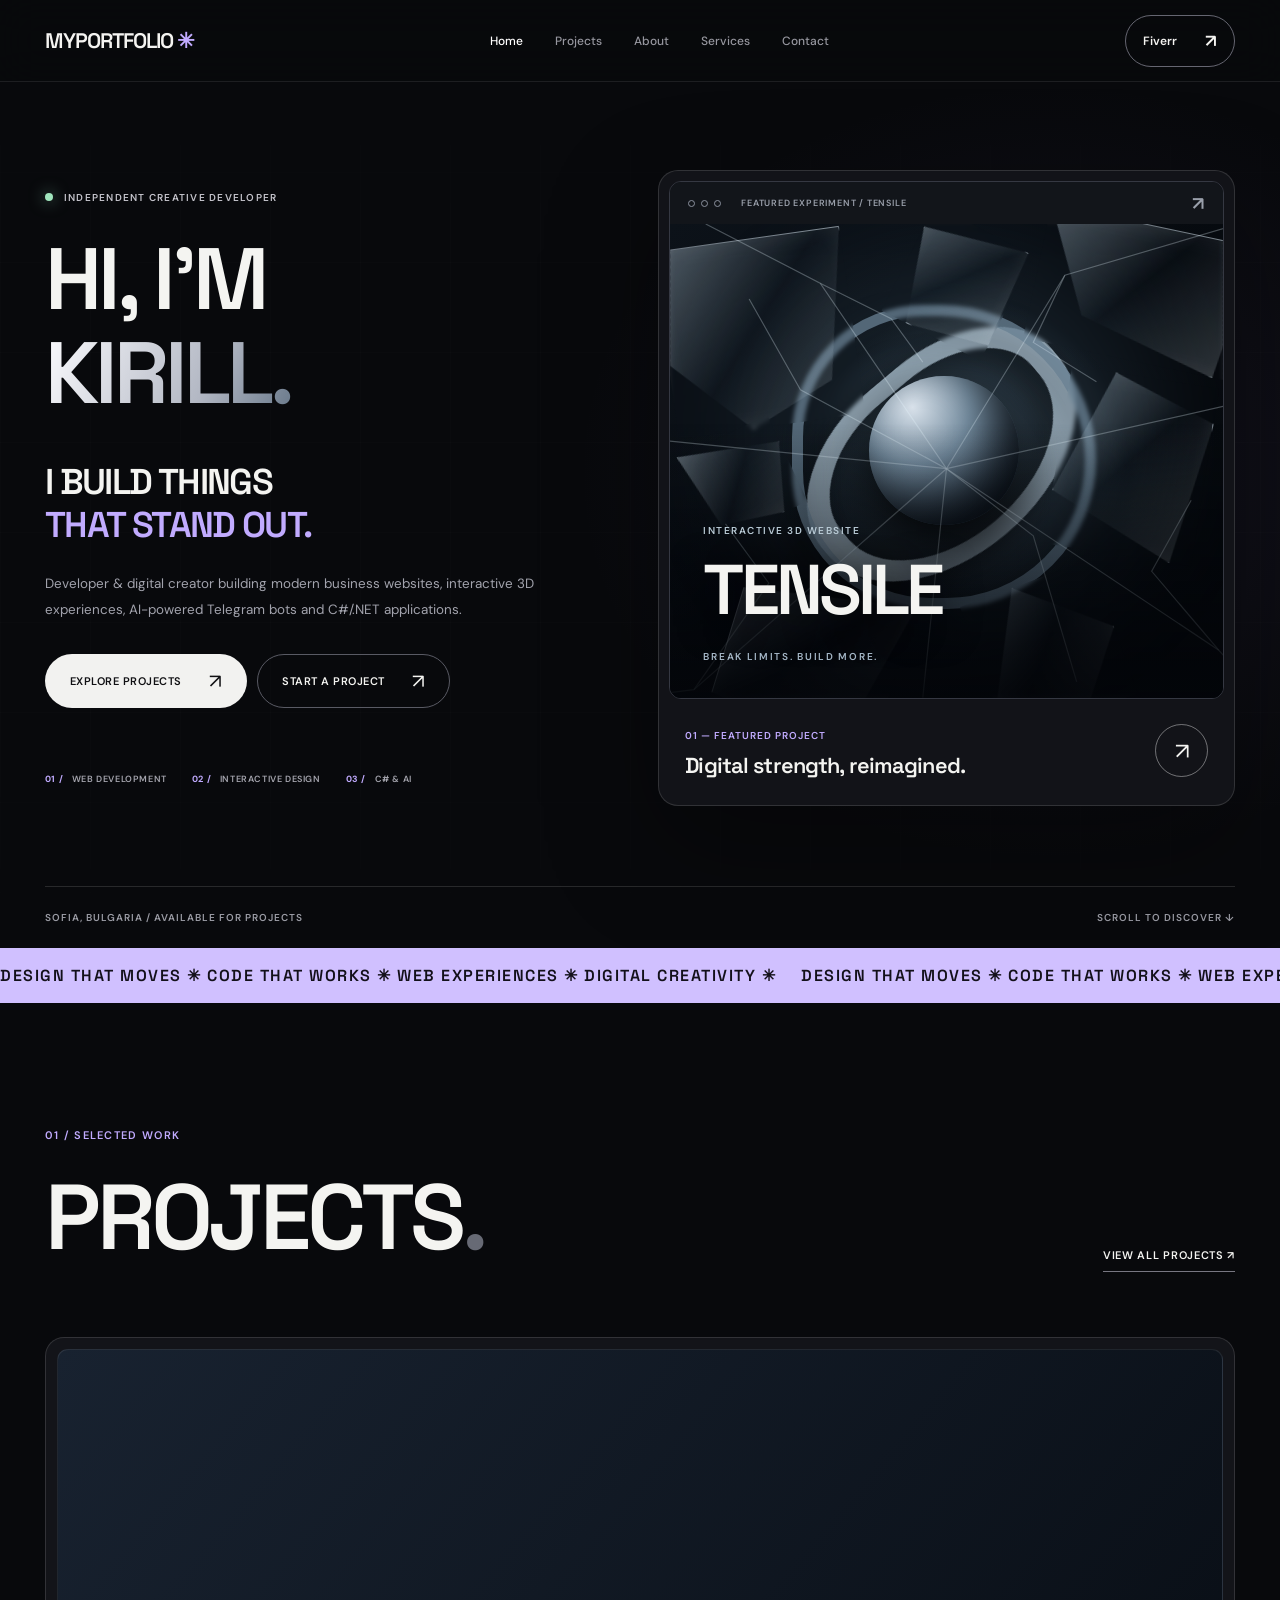
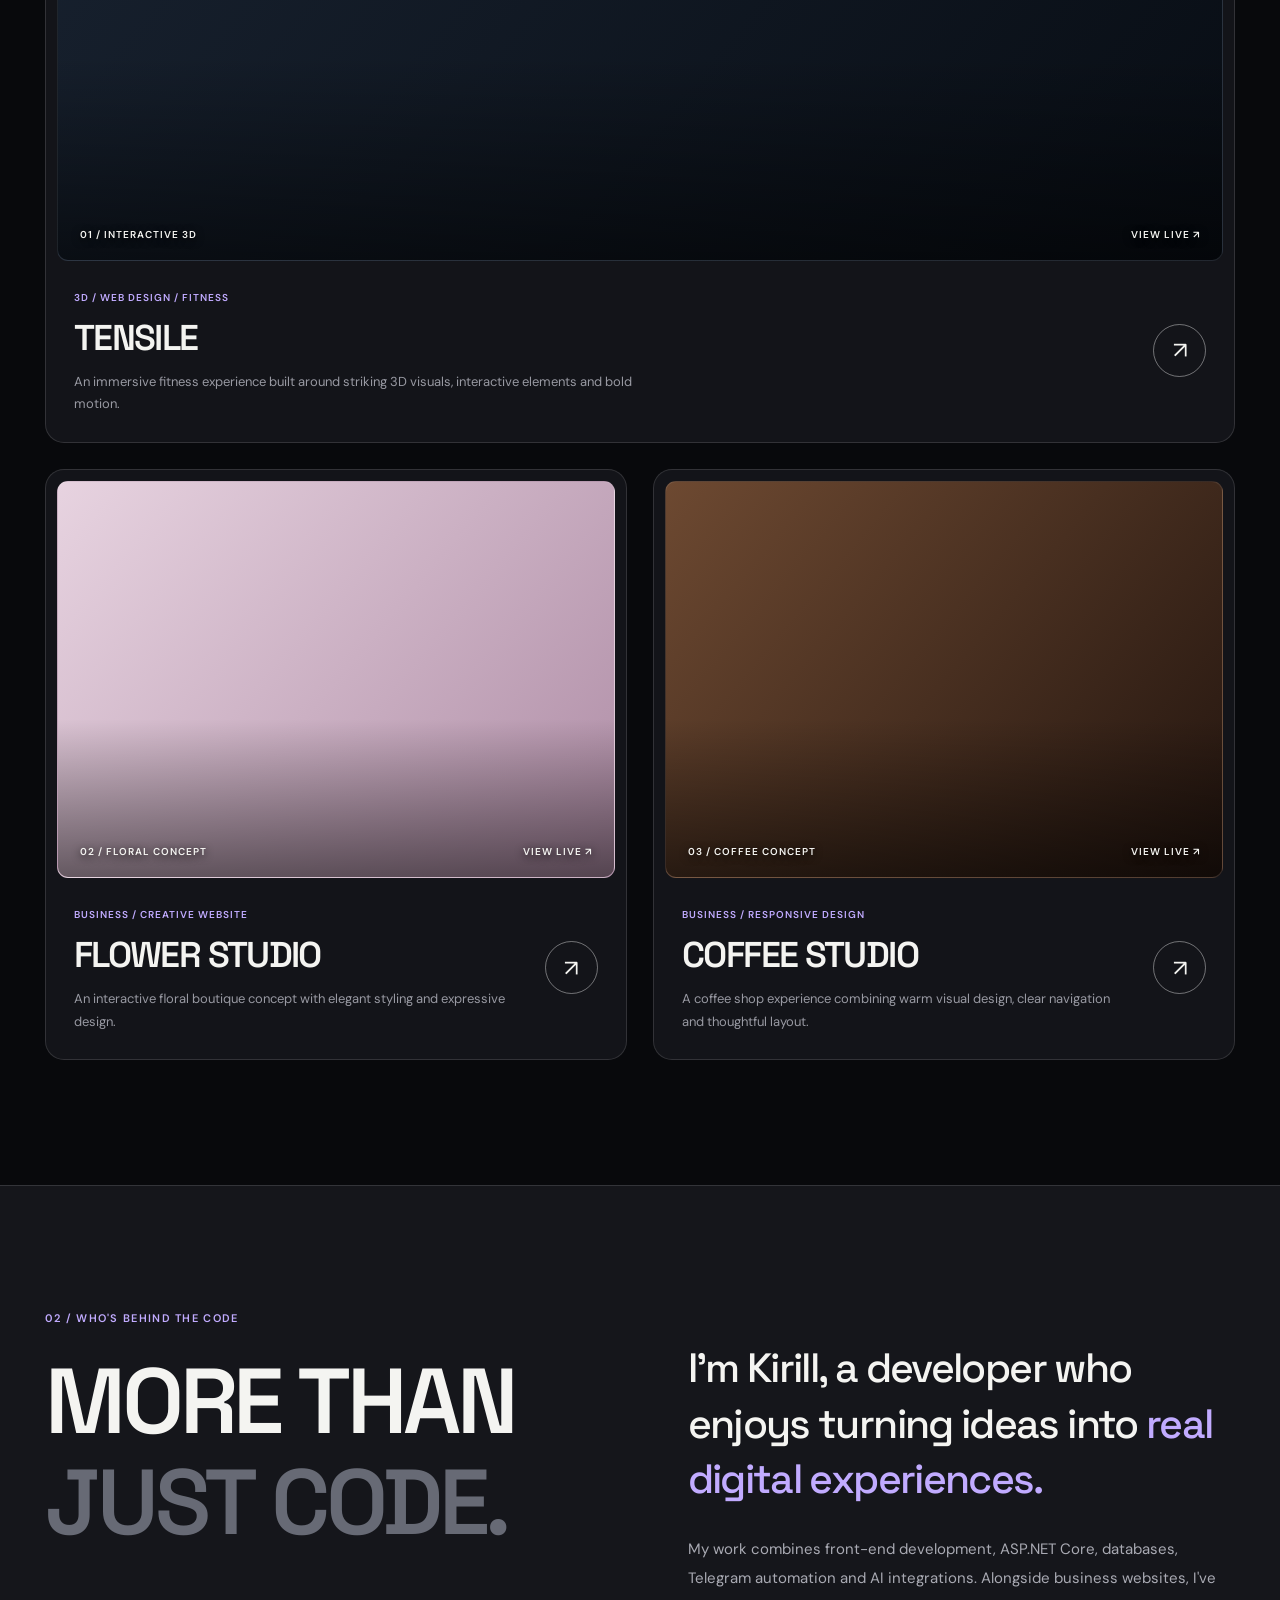
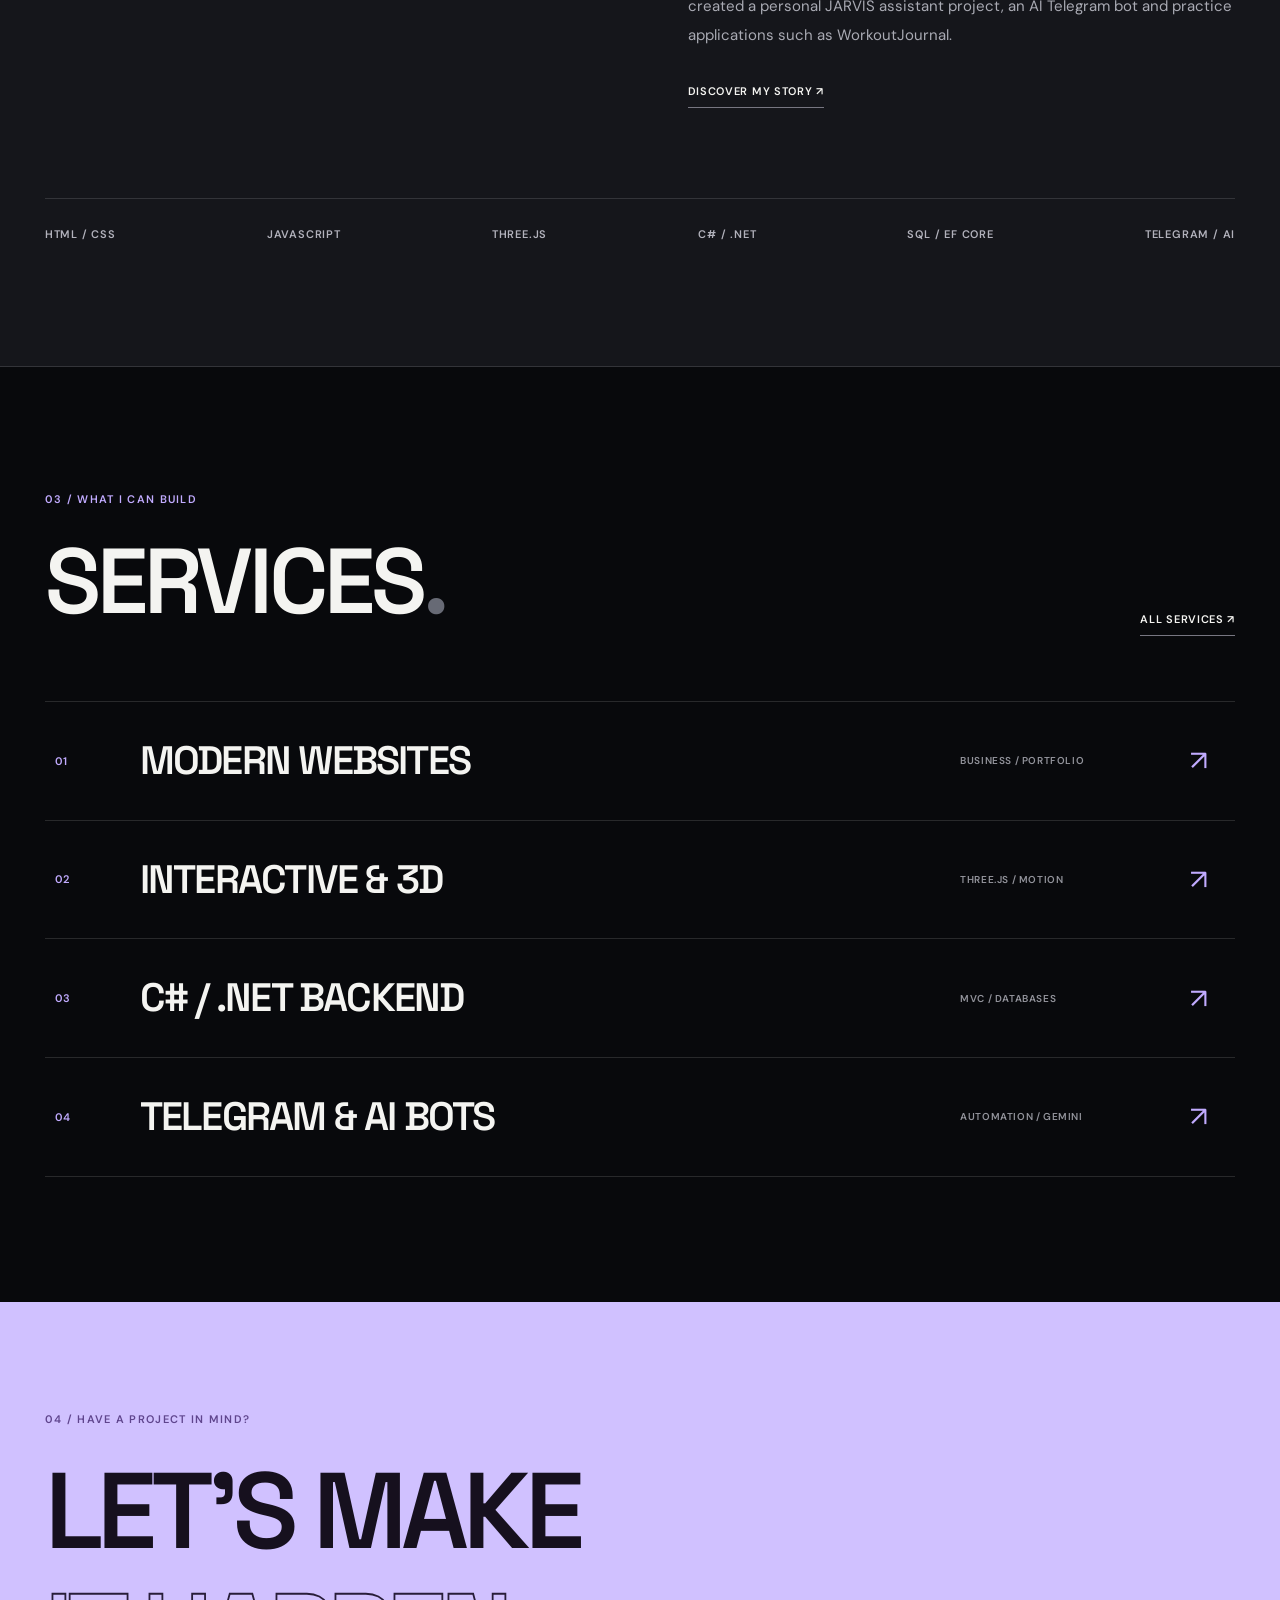
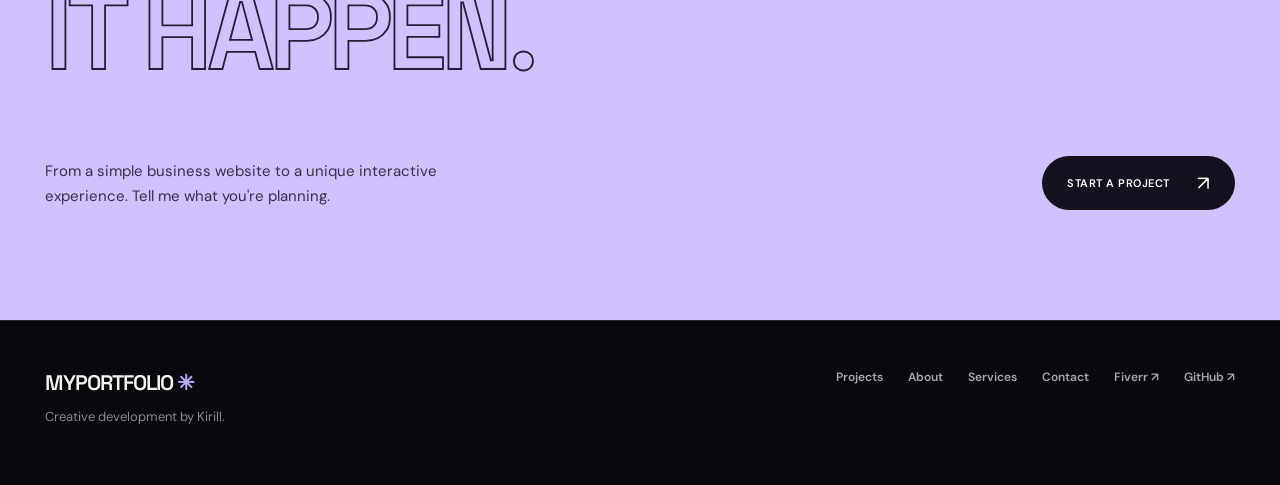
==== index.html @ 1c8fc7c5 "Add files via upload" ====
<!DOCTYPE html>
<html lang="en">
<head>
    <meta charset="UTF-8">
    <meta name="viewport" content="width=device-width, initial-scale=1.0">
    <meta name="theme-color" content="#08090c">
    <meta name="description" content="MyPortfolio by Kirill. Creative websites, interactive 3D experiences, C#/.NET applications and AI-powered Telegram bots.">
    <title>MyPortfolio — Creative Development by Kirill</title>

    <link rel="preconnect" href="https://fonts.googleapis.com">
    <link rel="preconnect" href="https://fonts.gstatic.com" crossorigin>
    <link href="https://fonts.googleapis.com/css2?family=DM+Sans:wght@400;500;600;700;800&family=Space+Grotesk:wght@400;500;600;700&family=Syne:wght@500;600;700;800&display=swap" rel="stylesheet">

    <link rel="stylesheet" href="style.css">
    <script src="script.js" defer></script>
</head>

<body>
    <header class="site-header">
        <div class="nav-inner">
            <a href="index.html" class="logo">MYPORTFOLIO<span>✳</span></a>

            <nav class="site-nav" id="siteNav" aria-label="Main navigation">
                <a href="index.html" class="active">Home</a>
                <a href="projects.html">Projects</a>
                <a href="about.html">About</a>
                <a href="services.html">Services</a>
                <a href="contact.html">Contact</a>
            </nav>

            <div class="nav-actions">
                <a class="nav-hire" href="https://www.fiverr.com/sellers/itprogkk" target="_blank" rel="noopener noreferrer">Fiverr <span>↗</span></a>
                <button class="menu-toggle" type="button" aria-label="Open navigation" aria-controls="siteNav" aria-expanded="false">
                    <span></span><span></span>
                </button>
            </div>
        </div>
    </header>

    <main>
        <section class="hero">
            <div class="hero-grid-lines"></div>

            <div class="site-container hero-shell">
                <div class="hero-content">
                    <div class="hero-eyebrow">
                        <span class="status-light"></span>
                        INDEPENDENT CREATIVE DEVELOPER
                    </div>

                    <h1 class="hero-title">
                        HI, I'M<br>
                        <span>KIRILL.</span>
                    </h1>

                    <h2 class="hero-subtitle">
                        I BUILD THINGS<br>
                        <em>THAT STAND OUT.</em>
                    </h2>

                    <p class="hero-description">
                        Developer & digital creator building modern business
                        websites, interactive 3D experiences, AI-powered
                        Telegram bots and C#/.NET applications.
                    </p>

                    <div class="button-group">
                        <a href="projects.html" class="btn btn-white">EXPLORE PROJECTS <span>↗</span></a>
                        <a href="contact.html" class="btn btn-ghost">START A PROJECT <span>↗</span></a>
                    </div>

                    <div class="hero-meta">
                        <span><b>01 /</b> WEB DEVELOPMENT</span>
                        <span><b>02 /</b> INTERACTIVE DESIGN</span>
                        <span><b>03 /</b> C# & AI</span>
                    </div>
                </div>

                <div class="hero-feature">
                    <div class="feature-browser">
                        <div class="browser-bar">
                            <div class="browser-dots"><i></i><i></i><i></i></div>
                            <span>FEATURED EXPERIMENT / TENSILE</span>
                            <span class="browser-corner">↗</span>
                        </div>

                        <div class="shatter-scene">
                            <div class="shatter-glow"></div>
                            <div class="shatter-orbit orbit-one"></div>
                            <div class="shatter-orbit orbit-two"></div>
                            <div class="shatter-core"></div>

                            <div class="glass-shard shard-one"></div>
                            <div class="glass-shard shard-two"></div>
                            <div class="glass-shard shard-three"></div>
                            <div class="glass-shard shard-four"></div>
                            <div class="glass-shard shard-five"></div>
                            <div class="glass-shard shard-six"></div>
                            <div class="glass-shard shard-seven"></div>

                            <svg class="glass-cracks" viewBox="0 0 800 600" preserveAspectRatio="xMidYMid slice" aria-hidden="true">
                                <g fill="none" stroke="rgba(233,247,255,.52)" stroke-width="1.5">
                                    <path d="M400 310 L240 75 L95 0"/>
                                    <path d="M400 310 L550 65 L770 0"/>
                                    <path d="M400 310 L800 220"/>
                                    <path d="M400 310 L745 540 L800 600"/>
                                    <path d="M400 310 L370 600"/>
                                    <path d="M400 310 L80 590 L0 600"/>
                                    <path d="M400 310 L0 270"/>
                                    <path d="M400 310 L215 210 L150 95"/>
                                    <path d="M400 310 L510 395 L565 580"/>
                                    <path d="M240 75 L330 120 L370 175"/>
                                    <path d="M550 65 L510 150 L590 200"/>
                                    <path d="M745 540 L660 440 L710 350"/>
                                    <path d="M80 590 L175 455 L120 380"/>
                                </g>
                            </svg>

                            <div class="shatter-copy">
                                <span class="feature-overline">INTERACTIVE 3D WEBSITE</span>
                                <strong>TENSILE</strong>
                                <small>BREAK LIMITS. BUILD MORE.</small>
                            </div>
                        </div>
                    </div>

                    <div class="feature-bottom">
                        <div>
                            <span>01 — FEATURED PROJECT</span>
                            <h3>Digital strength, reimagined.</h3>
                        </div>
                        <a href="https://tensilefitness.netlify.app" target="_blank" rel="noopener noreferrer" class="round-arrow" aria-label="Explore TENSILE">↗</a>
                    </div>
                </div>
            </div>

            <div class="site-container hero-bottom-line">
                <span>SOFIA, BULGARIA / AVAILABLE FOR PROJECTS</span>
                <span>SCROLL TO DISCOVER ↓</span>
            </div>
        </section>

        <div class="marquee" aria-hidden="true">
            <div class="marquee-track">
                <span>DESIGN THAT MOVES ✳ CODE THAT WORKS ✳ WEB EXPERIENCES ✳ DIGITAL CREATIVITY ✳</span>
                <span>DESIGN THAT MOVES ✳ CODE THAT WORKS ✳ WEB EXPERIENCES ✳ DIGITAL CREATIVITY ✳</span>
            </div>
        </div>

        <section class="section site-container">
            <div class="section-heading">
                <div>
                    <p class="eyebrow">01 / SELECTED WORK</p>
                    <h2 class="display-title">PROJECTS<span class="dimmed">.</span></h2>
                </div>
                <a href="projects.html" class="text-arrow">VIEW ALL PROJECTS ↗</a>
            </div>

            <div class="project-grid">
                <article class="project-card project-wide">
                    <a class="preview-link preview-tensile" href="https://tensilefitness.netlify.app" target="_blank" rel="noopener noreferrer" aria-label="Open TENSILE">
                        <div class="live-preview">
                            <iframe src="https://tensilefitness.netlify.app" loading="lazy" tabindex="-1" title="TENSILE website preview" scrolling="no"></iframe>
                        </div>
                        <div class="preview-overlay"><span>01 / INTERACTIVE 3D</span><span>VIEW LIVE ↗</span></div>
                    </a>
                    <div class="project-details">
                        <div><span class="project-tag">3D / WEB DESIGN / FITNESS</span><h3>TENSILE</h3><p>An immersive fitness experience built around striking 3D visuals, interactive elements and bold motion.</p></div>
                        <a href="https://tensilefitness.netlify.app" target="_blank" rel="noopener noreferrer" class="round-arrow" aria-label="Visit TENSILE">↗</a>
                    </div>
                </article>

                <article class="project-card">
                    <a class="preview-link preview-flower" href="https://interactiveflowershop.netlify.app" target="_blank" rel="noopener noreferrer" aria-label="Open flower shop">
                        <div class="live-preview">
                            <iframe src="https://interactiveflowershop.netlify.app" loading="lazy" tabindex="-1" title="Flower shop website preview" scrolling="no"></iframe>
                        </div>
                        <div class="preview-overlay"><span>02 / FLORAL CONCEPT</span><span>VIEW LIVE ↗</span></div>
                    </a>
                    <div class="project-details">
                        <div><span class="project-tag">BUSINESS / CREATIVE WEBSITE</span><h3>FLOWER STUDIO</h3><p>An interactive floral boutique concept with elegant styling and expressive design.</p></div>
                        <a href="https://interactiveflowershop.netlify.app" target="_blank" rel="noopener noreferrer" class="round-arrow" aria-label="Visit flower shop">↗</a>
                    </div>
                </article>

                <article class="project-card">
                    <a class="preview-link preview-coffee" href="https://coffeesitedemo.netlify.app" target="_blank" rel="noopener noreferrer" aria-label="Open coffee shop">
                        <div class="live-preview">
                            <iframe src="https://coffeesitedemo.netlify.app" loading="lazy" tabindex="-1" title="Coffee shop website preview" scrolling="no"></iframe>
                        </div>
                        <div class="preview-overlay"><span>03 / COFFEE CONCEPT</span><span>VIEW LIVE ↗</span></div>
                    </a>
                    <div class="project-details">
                        <div><span class="project-tag">BUSINESS / RESPONSIVE DESIGN</span><h3>COFFEE STUDIO</h3><p>A coffee shop experience combining warm visual design, clear navigation and thoughtful layout.</p></div>
                        <a href="https://coffeesitedemo.netlify.app" target="_blank" rel="noopener noreferrer" class="round-arrow" aria-label="Visit coffee shop">↗</a>
                    </div>
                </article>
            </div>
        </section>

        <section class="section about-preview">
            <div class="site-container about-preview-grid">
                <div>
                    <p class="eyebrow">02 / WHO'S BEHIND THE CODE</p>
                    <h2 class="display-title">MORE THAN<br><span class="dimmed">JUST CODE.</span></h2>
                </div>
                <div class="about-preview-text">
                    <p class="big-paragraph">I'm Kirill, a developer who enjoys turning ideas into <span>real digital experiences.</span></p>
                    <p>My work combines front-end development, ASP.NET Core, databases, Telegram automation and AI integrations. Alongside business websites, I've created a personal JARVIS assistant project, an AI Telegram bot and practice applications such as WorkoutJournal.</p>
                    <a href="about.html" class="text-arrow">DISCOVER MY STORY ↗</a>
                </div>
            </div>

            <div class="site-container tech-strip">
                <span>HTML / CSS</span>
                <span>JAVASCRIPT</span>
                <span>THREE.JS</span>
                <span>C# / .NET</span>
                <span>SQL / EF CORE</span>
                <span>TELEGRAM / AI</span>
            </div>
        </section>

        <section class="section site-container">
            <div class="section-heading">
                <div><p class="eyebrow">03 / WHAT I CAN BUILD</p><h2 class="display-title">SERVICES<span class="dimmed">.</span></h2></div>
                <a href="services.html" class="text-arrow">ALL SERVICES ↗</a>
            </div>

            <div class="service-list">
                <a href="services.html#websites" class="service-line"><span>01</span><strong>MODERN WEBSITES</strong><small>BUSINESS / PORTFOLIO</small><b>↗</b></a>
                <a href="services.html#interactive" class="service-line"><span>02</span><strong>INTERACTIVE & 3D</strong><small>THREE.JS / MOTION</small><b>↗</b></a>
                <a href="services.html#backend" class="service-line"><span>03</span><strong>C# / .NET BACKEND</strong><small>MVC / DATABASES</small><b>↗</b></a>
                <a href="services.html#bots" class="service-line"><span>04</span><strong>TELEGRAM & AI BOTS</strong><small>AUTOMATION / GEMINI</small><b>↗</b></a>
            </div>
        </section>

        <section class="contact-banner">
            <div class="site-container">
                <p class="eyebrow">04 / HAVE A PROJECT IN MIND?</p>
                <h2>LET'S MAKE<br><span>IT HAPPEN.</span></h2>
                <div class="banner-bottom">
                    <p>From a simple business website to a unique interactive experience. Tell me what you're planning.</p>
                    <a href="contact.html" class="btn btn-dark">START A PROJECT <span>↗</span></a>
                </div>
            </div>
        </section>
    </main>

    <footer class="site-footer">
        <div class="site-container footer-inner">
            <div><a href="index.html" class="logo">MYPORTFOLIO<span>✳</span></a><p>Creative development by Kirill.</p></div>
            <div class="footer-nav">
                <a href="projects.html">Projects</a>
                <a href="about.html">About</a>
                <a href="services.html">Services</a>
                <a href="contact.html">Contact</a>
                <a href="https://www.fiverr.com/sellers/itprogkk" target="_blank" rel="noopener noreferrer">Fiverr ↗</a>
                <a href="https://github.com/FreelanceByKyryl" target="_blank" rel="noopener noreferrer">GitHub ↗</a>
            </div>
        </div>
    </footer>
</body>
</html>
---- style.css ----
:root {
    color-scheme: dark;
    --bg: #08090c;
    --surface: #111216;
    --surface-alt: #17181e;
    --text: #f4f4f1;
    --muted: #92939c;
    --border: rgba(255,255,255,.13);
    --accent: #c1abff;
    --accent-blue: #9cd5e9;
    --display: "Space Grotesk", sans-serif;
    --body: "DM Sans", sans-serif;
}

* {
    margin: 0;
    padding: 0;
    box-sizing: border-box;
}

html {
    scroll-behavior: smooth;
    scroll-padding-top: 95px;
}

body {
    font-family: var(--body);
    background: var(--bg);
    color: var(--text);
    overflow-x: hidden;
    -webkit-font-smoothing: antialiased;
    text-rendering: optimizeLegibility;
}

body.menu-open {
    overflow: hidden;
}

a {
    color: inherit;
    text-decoration: none;
}

button,
input,
select,
textarea {
    font: inherit;
}

button {
    cursor: pointer;
}

a,
button {
    -webkit-tap-highlight-color: transparent;
}

a:focus-visible,
button:focus-visible,
input:focus-visible,
select:focus-visible,
textarea:focus-visible {
    outline: 2px solid var(--accent);
    outline-offset: 3px;
}

::selection {
    background: var(--accent);
    color: #08090c;
}

[hidden] {
    display: none !important;
}

.site-container {
    width: min(1560px, calc(100% - 7vw));
    margin-inline: auto;
}

.site-header {
    height: 82px;
    position: sticky;
    top: 0;
    z-index: 100;
    background: rgba(8,9,12,.89);
    border-bottom: 1px solid rgba(255,255,255,.09);
    backdrop-filter: blur(20px);
    -webkit-backdrop-filter: blur(20px);
}

.nav-inner {
    width: min(1660px, calc(100% - 7vw));
    height: 100%;
    margin: auto;
    display: flex;
    align-items: center;
    justify-content: space-between;
    gap: 25px;
}

.logo {
    white-space: nowrap;
    font: 600 clamp(18px,1.65vw,26px) var(--display);
    letter-spacing: -.045em;
}

.logo span {
    color: var(--accent);
    margin-left: 4px;
    display: inline-block;
    transition: transform .4s;
}

.logo:hover span {
    transform: rotate(90deg);
}

.site-nav {
    display: flex;
    align-items: center;
    gap: clamp(18px,2.5vw,43px);
}

.site-nav a {
    font-size: 12px;
    font-weight: 500;
    color: #96979f;
    transition: color .25s;
}

.site-nav a:hover,
.site-nav a.active {
    color: #fff;
}

.nav-actions {
    display: flex;
    align-items: center;
    gap: 14px;
}

.nav-hire {
    display: flex;
    justify-content: space-between;
    align-items: center;
    gap: 28px;
    padding: 13px 17px;
    border: 1px solid #656671;
    border-radius: 60px;
    font-size: 12px;
    font-weight: 600;
    transition: .25s;
}

.nav-hire span {
    font-size: 18px;
}

.nav-hire:hover {
    background: white;
    border-color: white;
    color: #08090c;
}

.menu-toggle {
    display: none;
    background: transparent;
    border: none;
    width: 40px;
    height: 40px;
    align-items: center;
    justify-content: center;
    flex-direction: column;
    gap: 7px;
}

.menu-toggle span {
    width: 24px;
    height: 2px;
    background: white;
    transition: transform .3s;
}

.hero {
    position: relative;
    overflow: hidden;
    background:
        radial-gradient(ellipse 37% 45% at 82% 45%,rgba(100,83,156,.12),transparent),
        #08090c;
}

.hero-grid-lines {
    position: absolute;
    inset: 0;
    opacity: .16;
    pointer-events: none;
    background-image:
        linear-gradient(rgba(255,255,255,.07) 1px,transparent 1px),
        linear-gradient(90deg,rgba(255,255,255,.07) 1px,transparent 1px);
    background-size: 90px 90px;
    mask-image: linear-gradient(180deg,transparent,black 20%,black 75%,transparent);
}

.hero-shell {
    display: grid;
    grid-template-columns: minmax(0,1fr) minmax(0,1.05fr);
    gap: clamp(40px,5vw,100px);
    align-items: center;
    min-height: min(820px,calc(100svh - 155px));
    padding-block: 88px 80px;
    position: relative;
    z-index: 1;
}

.hero-content {
    min-width: 0;
}

.hero-eyebrow {
    display: flex;
    align-items: center;
    gap: 11px;
    font-size: 10px;
    letter-spacing: 1.25px;
    font-weight: 600;
    color: #c4c3cb;
    margin-bottom: 25px;
}

.status-light {
    flex-shrink: 0;
    width: 8px;
    height: 8px;
    background: #a0e5bd;
    border-radius: 50%;
    box-shadow: 0 0 16px rgba(160,229,189,.65);
    animation: statusPulse 3s infinite;
}

@keyframes statusPulse {
    50% {
        box-shadow: 0 0 0 6px rgba(160,229,189,.09);
    }
}

.hero-title {
    font: 600 clamp(60px,6.8vw,112px)/1.08 var(--display);
    letter-spacing: -.045em;
    margin-bottom: 36px;
}

.hero-title span {
    display: inline-block;
    background: linear-gradient(115deg,#fcfcff,#b2b7c3 65%,#677789);
    color: transparent;
    -webkit-background-clip: text;
    background-clip: text;
}

.hero-subtitle {
    font: 600 clamp(24px,2.8vw,40px)/1.2 var(--display);
    letter-spacing: -.045em;
    margin-bottom: 24px;
}

.hero-subtitle em {
    color: var(--accent);
    font-style: normal;
}

.hero-description {
    color: #a2a3ad;
    line-height: 1.9;
    font-size: clamp(13px,1.05vw,16px);
    max-width: 520px;
    margin-bottom: 32px;
}

.button-group {
    display: flex;
    flex-wrap: wrap;
    gap: 10px;
}

.btn {
    display: inline-flex;
    min-height: 54px;
    padding: 0 24px;
    border-radius: 100px;
    align-items: center;
    justify-content: space-between;
    gap: 27px;
    font-size: 11px;
    letter-spacing: .5px;
    font-weight: 600;
    border: 1px solid transparent;
    transition: transform .3s,background .3s,color .3s,border-color .3s;
}

.btn span {
    font-size: 20px;
    font-weight: 400;
}

.btn:hover {
    transform: translateY(-4px);
}

.btn-white {
    background: #f2f2f0;
    color: #101013;
}

.btn-white:hover {
    background: var(--accent);
}

.btn-ghost {
    background: transparent;
    border-color: #595a64;
}

.btn-ghost:hover {
    background: rgba(255,255,255,.09);
    border-color: white;
}

.btn-dark {
    background: #15111e;
    color: white;
}

.btn-dark:hover {
    background: #342843;
}

.hero-meta {
    display: flex;
    gap: 25px;
    flex-wrap: wrap;
    margin-top: 65px;
}

.hero-meta span {
    color: #a4a4ad;
    font-size: 9px;
    font-weight: 600;
    letter-spacing: .6px;
    white-space: nowrap;
}

.hero-meta b {
    color: var(--accent);
    margin-right: 6px;
}

.hero-feature {
    position: relative;
    width: 100%;
    min-width: 0;
    background: #121318;
    padding: 10px;
    border: 1px solid rgba(255,255,255,.13);
    border-radius: 20px;
    box-shadow: 0 40px 110px rgba(0,0,0,.34);
}

.feature-browser {
    border-radius: 12px;
    overflow: hidden;
    border: 1px solid #353842;
}

.browser-bar {
    display: flex;
    align-items: center;
    gap: 20px;
    height: 42px;
    padding: 0 18px;
    background: #12151a;
    color: #999faa;
    font-size: 9px;
    font-weight: 600;
    letter-spacing: .8px;
}

.browser-dots {
    display: flex;
    gap: 6px;
}

.browser-dots i {
    width: 7px;
    height: 7px;
    display: block;
    border: 1px solid #8b919e;
    border-radius: 50%;
}

.browser-corner {
    margin-left: auto;
    font-size: 19px;
}

.shatter-scene {
    position: relative;
    height: clamp(430px,37vw,590px);
    overflow: hidden;
    isolation: isolate;
    background:
        radial-gradient(circle at 55% 48%,rgba(127,157,180,.3),transparent 39%),
        linear-gradient(135deg,#0c1219,#04070b 75%);
}

.shatter-scene::after {
    content: "";
    position: absolute;
    inset: 0;
    background: linear-gradient(180deg,transparent 42%,rgba(3,5,9,.88) 100%);
    pointer-events: none;
    z-index: 5;
}

.shatter-glow {
    position: absolute;
    width: 66%;
    height: 70%;
    left: 18%;
    top: 12%;
    border-radius: 50%;
    background: #7dabc9;
    opacity: .18;
    filter: blur(70px);
    animation: glowPulse 6s ease-in-out infinite;
}

@keyframes glowPulse {
    50% {
        transform: scale(1.3);
        opacity: .28;
    }
}

.shatter-orbit {
    position: absolute;
    width: 55%;
    aspect-ratio: 1;
    left: 22%;
    top: 17%;
    border: 26px solid rgba(181,203,219,.77);
    border-radius: 46% 54% 52% 48%;
    filter: drop-shadow(0 20px 16px rgba(0,0,0,.5));
    animation: orbitMove 18s linear infinite;
}

.orbit-one {
    transform: rotate(50deg) scaleX(.65);
}

.orbit-two {
    border-width: 11px;
    border-color: rgba(104,128,146,.76);
    animation-direction: reverse;
}

@keyframes orbitMove {
    to {
        rotate: 360deg;
    }
}

.shatter-core {
    position: absolute;
    width: 27%;
    aspect-ratio: 1;
    border-radius: 50%;
    top: 32%;
    left: 36%;
    background:
        radial-gradient(circle at 29% 21%,#d9e2eb,#748c9f 36%,#1c2937 77%,#060d17 100%);
    box-shadow: inset -20px -20px 40px rgba(0,0,0,.55),0 25px 60px #000;
    z-index: 2;
}

.glass-shard {
    position: absolute;
    border: 1px solid rgba(229,243,255,.44);
    background: linear-gradient(130deg,rgba(210,234,250,.34),rgba(70,110,140,.03) 48%,rgba(230,247,255,.18));
    box-shadow: inset 0 0 20px rgba(255,255,255,.07),0 15px 30px rgba(0,0,0,.23);
    backdrop-filter: blur(2px);
    z-index: 3;
    animation: shardsFloat 9s ease-in-out infinite;
}

.shard-one {
    width: 34%;
    height: 40%;
    left: -1%;
    top: 3%;
    clip-path: polygon(0 0,100% 0,85% 80%,40% 100%,0 60%);
    transform: rotate(-8deg);
}

.shard-two {
    width: 38%;
    height: 29%;
    right: -4%;
    top: 0;
    clip-path: polygon(0 0,100% 0,92% 100%,25% 75%);
    transform: rotate(12deg);
    animation-delay: -2s;
}

.shard-three {
    width: 27%;
    height: 38%;
    right: 3%;
    top: 32%;
    clip-path: polygon(30% 0,100% 20%,85% 100%,0 70%);
    transform: rotate(9deg);
    animation-delay: -4s;
}

.shard-four {
    width: 31%;
    height: 33%;
    bottom: -8%;
    left: 10%;
    clip-path: polygon(0 20%,100% 0,80% 100%,0 90%);
    transform: rotate(17deg);
}

.shard-five {
    width: 25%;
    height: 30%;
    bottom: -5%;
    right: 19%;
    clip-path: polygon(40% 0,100% 50%,60% 100%,0 75%);
    transform: rotate(-20deg);
    animation-delay: -3s;
}

.shard-six {
    width: 18%;
    height: 20%;
    left: 4%;
    top: 44%;
    clip-path: polygon(0 0,100% 30%,75% 100%,12% 85%);
    transform: rotate(-25deg);
}

.shard-seven {
    width: 20%;
    height: 25%;
    left: 42%;
    top: 0;
    clip-path: polygon(0 20%,95% 0,100% 85%,25% 100%);
    transform: rotate(27deg);
    animation-delay: -5s;
}

@keyframes shardsFloat {
    50% {
        translate: 0 -12px;
    }
}

.glass-cracks {
    position: absolute;
    width: 100%;
    height: 100%;
    inset: 0;
    z-index: 4;
    opacity: .55;
    pointer-events: none;
}

.shatter-copy {
    position: absolute;
    bottom: 35px;
    left: 6%;
    right: 6%;
    z-index: 6;
    display: flex;
    flex-direction: column;
}

.feature-overline {
    font-size: 10px;
    letter-spacing: 1.5px;
    color: #b9cad5;
    font-weight: 600;
    margin-bottom: 12px;
}

.shatter-copy strong {
    font: 600 clamp(43px,5.5vw,83px)/1.12 var(--display);
    letter-spacing: -.055em;
    text-shadow: 0 10px 38px #030507;
    max-width: 100%;
}

.shatter-copy small {
    font-size: 10px;
    letter-spacing: 1.7px;
    font-weight: 600;
    margin-top: 17px;
    color: #a5b7c7;
}

.feature-bottom {
    display: flex;
    justify-content: space-between;
    align-items: center;
    gap: 20px;
    padding: 24px 16px 16px;
}

.feature-bottom span,
.project-tag {
    color: var(--accent);
    font-size: 10px;
    font-weight: 600;
    letter-spacing: 1px;
}

.feature-bottom h3 {
    font: 600 clamp(18px,1.7vw,26px) var(--display);
    margin-top: 8px;
    letter-spacing: -.04em;
    line-height: 1.25;
}

.round-arrow {
    width: 53px;
    height: 53px;
    border-radius: 50%;
    border: 1px solid rgba(255,255,255,.4);
    flex-shrink: 0;
    display: grid;
    place-items: center;
    font-size: 23px;
    transition: .3s;
}

.round-arrow:hover {
    color: #101013;
    background: var(--accent);
    border-color: var(--accent);
    transform: rotate(45deg);
}

.hero-bottom-line {
    position: relative;
    border-top: 1px solid var(--border);
    padding: 24px 0;
    display: flex;
    justify-content: space-between;
    gap: 20px;
    font-size: 10px;
    letter-spacing: 1px;
    font-weight: 600;
    color: #9b9ca5;
}

.marquee {
    overflow: hidden;
    background: #d0c0ff;
    color: #13101a;
    padding: 17px 0;
}

.marquee-track {
    display: flex;
    white-space: nowrap;
    width: max-content;
    animation: marquee 35s linear infinite;
}

.marquee-track span {
    font: 600 16px var(--display);
    letter-spacing: 1.5px;
    padding-right: 25px;
}

@keyframes marquee {
    to {
        transform: translateX(-50%);
    }
}

.section {
    padding-block: 125px;
}

.section-tight {
    padding-top: 45px;
}

.section-heading {
    display: flex;
    justify-content: space-between;
    align-items: end;
    gap: 30px;
    margin-bottom: 65px;
}

.eyebrow {
    font-size: 11px;
    font-weight: 600;
    letter-spacing: 1.3px;
    color: var(--accent);
    margin-bottom: 22px;
}

.display-title {
    font: 600 clamp(52px,7.2vw,108px)/1.1 var(--display);
    letter-spacing: -.045em;
}

.dimmed {
    color: #676a75;
}

.text-arrow {
    display: inline-block;
    padding-bottom: 9px;
    border-bottom: 1px solid #777681;
    white-space: nowrap;
    font-size: 11px;
    font-weight: 600;
    letter-spacing: .7px;
    transition: .3s;
}

.text-arrow:hover {
    color: var(--accent);
    border-color: var(--accent);
}

.project-grid {
    display: grid;
    grid-template-columns: repeat(2,minmax(0,1fr));
    gap: 26px;
}

.project-card {
    min-width: 0;
    border: 1px solid var(--border);
    background: #131419;
    border-radius: 19px;
    padding: 11px;
    overflow: hidden;
    transition: border-color .3s,transform .3s;
}

.project-card:hover {
    border-color: rgba(193,171,255,.55);
    transform: translateY(-5px);
}

.project-wide {
    grid-column: 1 / -1;
}

.preview-link {
    display: block;
    position: relative;
    height: clamp(300px,31vw,490px);
    border-radius: 11px;
    overflow: hidden;
    isolation: isolate;
    border: 1px solid rgba(255,255,255,.09);
}

.project-wide .preview-link {
    height: clamp(385px,40vw,600px);
}

.preview-tensile {
    background: linear-gradient(130deg,#182230,#080d14);
}

.preview-flower {
    background: linear-gradient(130deg,#e7d3e0,#af8da6);
}

.preview-coffee {
    background: linear-gradient(130deg,#6d4931,#23150f);
}

.live-preview {
    width: 100%;
    height: 100%;
    overflow: hidden;
    position: relative;
}

.live-preview iframe {
    position: absolute;
    top: 0;
    left: 0;
    width: 125%;
    height: 125%;
    border: 0;
    display: block;
    pointer-events: none;
    transform: scale(.8);
    transform-origin: top left;
    background: transparent;
}

.preview-link::after {
    content: "";
    position: absolute;
    inset: 0;
    background: linear-gradient(180deg,transparent 60%,rgba(0,0,0,.52));
    z-index: 1;
    pointer-events: none;
}

.preview-overlay {
    position: absolute;
    z-index: 2;
    bottom: 19px;
    left: 22px;
    right: 22px;
    display: flex;
    justify-content: space-between;
    gap: 15px;
    align-items: center;
    font-size: 10px;
    font-weight: 600;
    letter-spacing: 1px;
    text-shadow: 0 2px 9px #000;
}

.project-details {
    display: flex;
    align-items: center;
    justify-content: space-between;
    gap: 25px;
    padding: 24px 17px 15px;
}

.project-details h3 {
    margin-top: 10px;
    font: 600 clamp(24px,2.8vw,38px)/1.2 var(--display);
    letter-spacing: -.045em;
}

.project-details p {
    color: #9899a2;
    line-height: 1.75;
    font-size: 13px;
    margin-top: 12px;
    max-width: 600px;
}

.project-extra-link,
.experience-link {
    display: inline-block;
    color: var(--accent);
    font-size: 11px;
    letter-spacing: .7px;
    font-weight: 600;
    margin-top: 19px;
}

.project-extra-link:hover,
.experience-link:hover {
    text-decoration: underline;
}

.about-preview {
    background: #15161b;
    border-top: 1px solid var(--border);
    border-bottom: 1px solid var(--border);
}

.about-preview-grid,
.process-section,
.about-approach {
    display: grid;
    grid-template-columns: 1fr 1fr;
    gap: 8%;
}

.about-preview-text {
    padding-top: 30px;
}

.big-paragraph {
    font: 500 clamp(26px,3.2vw,44px)/1.35 var(--display);
    letter-spacing: -.04em;
    margin-bottom: 28px;
}

.big-paragraph span {
    color: var(--accent);
}

.about-preview-text > p:nth-child(2) {
    max-width: 560px;
    font-size: 15px;
    color: #a9aab3;
    line-height: 1.9;
    margin-bottom: 30px;
}

.tech-strip {
    display: flex;
    justify-content: space-between;
    flex-wrap: wrap;
    gap: 15px 25px;
    border-top: 1px solid var(--border);
    margin-top: 90px;
    padding-top: 28px;
}

.tech-strip span {
    font-size: 11px;
    font-weight: 600;
    letter-spacing: .8px;
    color: #b2b2bc;
}

.service-list,
.services-catalog,
.experience-list {
    border-top: 1px solid var(--border);
}

.service-line {
    display: grid;
    grid-template-columns: 65px minmax(0,1fr) 210px 35px;
    align-items: center;
    gap: 20px;
    border-bottom: 1px solid var(--border);
    padding: 35px 10px;
    transition: background .3s,padding .3s;
}

.service-line:hover {
    background: rgba(193,171,255,.055);
    padding-left: 20px;
}

.service-line > span {
    font-size: 11px;
    color: var(--accent);
    font-weight: 600;
}

.service-line strong {
    font: 600 clamp(24px,3.1vw,46px)/1.2 var(--display);
    letter-spacing: -.045em;
}

.service-line small {
    color: #92939b;
    font-size: 10px;
    letter-spacing: .6px;
    font-weight: 600;
}

.service-line b {
    font-weight: 400;
    font-size: 28px;
    color: var(--accent);
}

.contact-banner {
    background: #d0c1ff;
    color: #16101e;
    padding: 110px 0;
    overflow: hidden;
}

.contact-banner .eyebrow {
    color: #5f458d;
}

.contact-banner h2 {
    font: 600 clamp(58px,8.4vw,125px)/1.12 var(--display);
    letter-spacing: -.055em;
}

.contact-banner h2 span {
    color: transparent;
    -webkit-text-stroke: 1.8px #281d39;
}

.banner-bottom {
    margin-top: 60px;
    display: flex;
    justify-content: space-between;
    align-items: end;
    gap: 35px;
}

.banner-bottom p {
    max-width: 440px;
    line-height: 1.7;
    font-size: 15px;
    color: #3b2e4a;
}

.site-footer {
    padding: 48px 0 60px;
    border-top: 1px solid var(--border);
}

.footer-inner {
    display: flex;
    justify-content: space-between;
    align-items: start;
    gap: 45px;
}

.footer-inner p {
    font-size: 13px;
    margin-top: 12px;
    color: #888994;
}

.footer-nav {
    display: flex;
    gap: 25px;
    flex-wrap: wrap;
}

.footer-nav a {
    font-size: 12px;
    font-weight: 600;
    color: #a7a8b0;
    transition: color .3s;
}

.footer-nav a:hover {
    color: var(--accent);
}

.page-hero {
    padding-top: 110px;
    padding-bottom: 65px;
    border-bottom: 1px solid var(--border);
}

.page-title {
    font: 600 clamp(63px,9vw,138px)/1.1 var(--display);
    letter-spacing: -.055em;
}

.page-intro {
    display: flex;
    justify-content: space-between;
    align-items: end;
    gap: 40px;
    margin-top: 60px;
}

.page-intro p {
    color: #b2b3bc;
    font-size: clamp(16px,1.5vw,22px);
    line-height: 1.65;
    max-width: 640px;
}

.page-intro > span {
    color: #888996;
    font-size: 10px;
    font-weight: 600;
    letter-spacing: 1px;
    text-align: right;
}

.filter-bar {
    display: flex;
    gap: 9px;
    flex-wrap: wrap;
    margin-bottom: 40px;
}

.filter-btn {
    background: transparent;
    border: 1px solid #494b56;
    color: #b7b8c0;
    border-radius: 50px;
    padding: 13px 20px;
    font-size: 12px;
    font-weight: 600;
    transition: .3s;
}

.filter-btn:hover,
.filter-btn.active {
    background: #eae7ee;
    color: #13121a;
    border-color: #eae7ee;
}

.concept-preview {
    height: clamp(300px,31vw,490px);
    border-radius: 11px;
    position: relative;
    overflow: hidden;
    padding: 24px;
    display: flex;
    flex-direction: column;
    justify-content: space-between;
    isolation: isolate;
}

.concept-top,
.concept-bottom {
    width: 100%;
    display: flex;
    justify-content: space-between;
    gap: 15px;
    align-items: center;
    font-size: 10px;
    font-weight: 600;
    letter-spacing: 1px;
    color: rgba(255,255,255,.75);
    position: relative;
    z-index: 3;
}

.concept-jarvis {
    background:
        radial-gradient(circle at 50% 50%,rgba(65,192,246,.26),transparent 45%),
        linear-gradient(140deg,#081621,#03090e);
}

.jarvis-ring {
    position: absolute;
    width: 235px;
    aspect-ratio: 1;
    border: 4px solid #6fe2ff;
    border-radius: 50%;
    top: 50%;
    left: 50%;
    transform: translate(-50%,-50%);
    display: grid;
    place-items: center;
    box-shadow: 0 0 35px rgba(72,206,255,.3),inset 0 0 35px rgba(72,206,255,.15);
}

.jarvis-ring::before,
.jarvis-ring::after {
    content: "";
    position: absolute;
    inset: 18px;
    border-radius: 50%;
    border: 4px dashed #78ddfb;
    animation: circleSpin 22s linear infinite;
}

.jarvis-ring::after {
    inset: 38px;
    border: 2px solid rgba(115,220,255,.54);
    animation-direction: reverse;
}

.jarvis-ring-inner {
    width: 105px;
    height: 105px;
    border: 1px solid #85d4f8;
    border-radius: 50%;
    display: grid;
    place-items: center;
    background: #0d283b;
    box-shadow: 0 0 35px rgba(47,179,232,.4);
}

.jarvis-ring-inner span {
    font: 600 60px var(--display);
}

@keyframes circleSpin {
    to {
        rotate: 360deg;
    }
}

.concept-telegram {
    background:
        radial-gradient(circle at 80% 10%,rgba(167,108,255,.33),transparent 45%),
        #120e25;
}

.telegram-symbol {
    position: absolute;
    top: 14%;
    left: 50%;
    transform: translateX(-50%);
    font-size: clamp(125px,16vw,240px);
    color: #b6a1ff;
    text-shadow: 0 0 75px rgba(179,129,255,.38);
    animation: symbolFloat 6s ease-in-out infinite;
}

@keyframes symbolFloat {
    50% {
        translate: 0 -12px;
    }
}

.telegram-bubble {
    position: absolute;
    bottom: 20%;
    left: 12%;
    right: 12%;
    z-index: 2;
    padding: 22px;
    border: 1px solid rgba(255,255,255,.24);
    border-radius: 18px;
    background: rgba(10,8,30,.74);
    backdrop-filter: blur(12px);
    font: 600 16px var(--display);
    letter-spacing: -.02em;
    display: flex;
    justify-content: space-between;
    gap: 12px;
    align-items: center;
}

.bubble-indicator {
    width: 8px;
    height: 8px;
    border-radius: 50%;
    background: #b8f0ca;
    box-shadow: 0 0 18px #b8f0ca;
    flex-shrink: 0;
}

.concept-workout {
    background:
        radial-gradient(circle at 70% 0,rgba(182,205,219,.15),transparent 45%),
        #101820;
}

.dashboard-mini {
    position: relative;
    z-index: 2;
    background: #19232d;
    border: 1px solid #455765;
    border-radius: 18px;
    padding: 24px;
    width: 86%;
    margin: auto;
    box-shadow: 0 25px 60px rgba(0,0,0,.4);
}

.dashboard-heading {
    display: flex;
    justify-content: space-between;
    gap: 10px;
    font: 600 11px var(--display);
}

.dashboard-heading span {
    color: #b1e8bf;
    white-space: nowrap;
}

.dashboard-bars {
    display: flex;
    align-items: end;
    gap: 10px;
    height: 130px;
    margin-top: 25px;
}

.dashboard-bars i {
    display: block;
    flex: 1;
    height: 50%;
    background: linear-gradient(#a3d9ea,#5f7d99);
    border-radius: 7px 7px 2px 2px;
}

.dashboard-bars i:nth-child(2) {
    height: 75%;
}

.dashboard-bars i:nth-child(3) {
    height: 40%;
}

.dashboard-bars i:nth-child(4) {
    height: 92%;
}

.dashboard-bars i:nth-child(5) {
    height: 58%;
}

.dashboard-bars i:nth-child(6) {
    height: 100%;
    background: linear-gradient(#bdb0ff,#7c78bd);
}

.dashboard-bars i:nth-child(7) {
    height: 68%;
}

.dashboard-dates {
    display: flex;
    justify-content: space-between;
    margin-top: 12px;
    gap: 5px;
}

.dashboard-dates span {
    font-size: 8px;
    color: #a1b0b9;
}

.concept-homies {
    background:
        radial-gradient(circle at 50% 60%,rgba(172,156,255,.3),transparent 48%),
        linear-gradient(135deg,#1b1535,#090a16);
}

.homies-display {
    display: flex;
    flex-direction: column;
    align-items: center;
    gap: 12px;
}

.homies-icon {
    font-size: 50px;
    color: var(--accent);
}

.homies-display strong {
    font: 600 clamp(65px,9vw,110px)/1 var(--display);
    letter-spacing: -.045em;
}

.homies-display small {
    font-size: 10px;
    letter-spacing: 1.5px;
    font-weight: 600;
    color: #b7b2cf;
}

.concept-discord {
    background:
        radial-gradient(circle at 50% 50%,rgba(159,107,232,.29),transparent 55%),
        #121021;
}

.bio-demo {
    display: flex;
    flex-direction: column;
    align-items: center;
    gap: 13px;
    padding: 30px;
    border: 1px solid rgba(207,183,255,.35);
    border-radius: 20px;
    background: rgba(28,22,49,.65);
    width: min(80%,340px);
    margin: auto;
}

.bio-avatar {
    width: 75px;
    height: 75px;
    border-radius: 50%;
    background: #9680ce;
    color: #1b1733;
    display: grid;
    place-items: center;
    font-size: 40px;
}

.bio-demo strong {
    font: 600 23px var(--display);
    white-space: nowrap;
}

.bio-demo small {
    font-size: 9px;
    letter-spacing: 1px;
    color: #b8aacf;
    text-align: center;
}

.about-story {
    display: grid;
    grid-template-columns: .8fr 1.2fr;
    gap: 8%;
    align-items: center;
}

.about-art {
    aspect-ratio: .83;
    min-height: 500px;
    padding: 27px;
    border: 1px solid rgba(255,255,255,.18);
    border-radius: 20px;
    background:
        radial-gradient(circle at 47% 50%,rgba(168,137,255,.31),transparent 46%),
        linear-gradient(150deg,#1b1b2b,#0c0c13);
    display: flex;
    flex-direction: column;
    justify-content: space-between;
    overflow: hidden;
    position: relative;
}

.about-art-top,
.about-art-bottom {
    display: flex;
    justify-content: space-between;
    gap: 12px;
    font-size: 10px;
    font-weight: 600;
    letter-spacing: 1px;
    color: #bebdcf;
}

.about-art-top span:last-child {
    font-size: 20px;
    color: var(--accent);
}

.about-letter {
    text-align: center;
    font: 600 clamp(200px,27vw,435px)/.8 var(--display);
    letter-spacing: -.045em;
    background: linear-gradient(140deg,#fff,#a99ccb 55%,#393d50);
    -webkit-background-clip: text;
    background-clip: text;
    color: transparent;
    transform: translateX(-5%);
    text-shadow: 0 25px 50px rgba(155,133,221,.08);
}

.about-story-content h2 {
    font: 600 clamp(42px,5.3vw,76px)/1.15 var(--display);
    letter-spacing: -.045em;
    margin-bottom: 30px;
}

.about-story-content h2 span {
    color: var(--accent);
}

.about-story-content .large-copy {
    font: 500 clamp(22px,2.4vw,33px)/1.4 var(--display);
    letter-spacing: -.04em;
    color: #e7e6ec;
    margin-bottom: 27px;
}

.large-copy strong {
    color: var(--accent);
    font-weight: 600;
}

.about-story-content > p:not(.eyebrow):not(.large-copy) {
    color: #a3a4ad;
    font-size: 15px;
    line-height: 1.9;
    margin-bottom: 19px;
}

.about-buttons {
    margin-top: 32px;
}

.experience-item {
    display: grid;
    grid-template-columns: 95px minmax(0,1fr);
    gap: 30px;
    padding: 38px 10px;
    border-bottom: 1px solid var(--border);
}

.experience-number {
    color: var(--accent);
    font-weight: 600;
    font-size: 13px;
}

.experience-item h3 {
    font: 600 clamp(25px,3.3vw,43px)/1.15 var(--display);
    letter-spacing: -.045em;
    margin-bottom: 16px;
}

.experience-item p {
    line-height: 1.85;
    color: #a1a2ad;
    max-width: 900px;
    font-size: 15px;
}

.tag-row {
    display: flex;
    flex-wrap: wrap;
    gap: 8px;
    margin-top: 18px;
}

.tag-row span {
    font-size: 10px;
    font-weight: 600;
    letter-spacing: .5px;
    color: #b6b5c0;
    border: 1px solid #454651;
    border-radius: 40px;
    padding: 8px 13px;
}

.about-skills {
    background: #14151a;
}

.skills-grid {
    display: grid;
    grid-template-columns: repeat(4,minmax(0,1fr));
    gap: 17px;
}

.skill-card {
    min-width: 0;
    background: #1a1b21;
    border: 1px solid var(--border);
    padding: 30px;
    border-radius: 17px;
}

.skill-card > span {
    color: var(--accent);
    font-size: 11px;
    font-weight: 600;
}

.skill-card h3 {
    font: 600 28px var(--display);
    letter-spacing: -.045em;
    margin: 30px 0 15px;
}

.skill-card p {
    color: #a6a7b0;
    line-height: 1.8;
    font-size: 13px;
}

.approach-list > div {
    padding: 20px 0 25px;
    border-bottom: 1px solid var(--border);
}

.approach-list > div > span {
    color: var(--accent);
    font-weight: 600;
    font-size: 11px;
}

.approach-list h3 {
    margin: 10px 0;
    font: 600 27px var(--display);
    letter-spacing: -.045em;
}

.approach-list p {
    color: #9e9fa7;
    line-height: 1.7;
    font-size: 14px;
}

.service-catalog-item {
    display: grid;
    grid-template-columns: 80px minmax(0,1fr) 100px;
    gap: 25px;
    padding: 48px 10px;
    border-bottom: 1px solid var(--border);
    scroll-margin-top: 110px;
}

.catalog-number {
    font-size: 12px;
    color: var(--accent);
    font-weight: 600;
}

.catalog-content h2 {
    font: 600 clamp(30px,4vw,56px)/1.18 var(--display);
    letter-spacing: -.045em;
    margin-bottom: 22px;
}

.catalog-content p {
    color: #a5a6af;
    line-height: 1.9;
    font-size: 15px;
    max-width: 750px;
}

.catalog-content .text-arrow {
    margin-top: 25px;
}

.catalog-symbol {
    font-size: 65px;
    color: #656571;
    text-align: right;
}

.process-steps {
    display: grid;
    grid-template-columns: repeat(3,minmax(0,1fr));
    gap: 15px;
}

.process-steps article {
    background: #15161c;
    border: 1px solid var(--border);
    border-radius: 15px;
    padding: 23px;
}

.process-steps article span {
    color: var(--accent);
    font-size: 12px;
    font-weight: 600;
}

.process-steps h3 {
    font: 600 21px var(--display);
    margin: 25px 0 10px;
}

.process-steps p {
    color: #a6a7b0;
    line-height: 1.7;
    font-size: 13px;
}

.contact-layout {
    display: grid;
    grid-template-columns: .85fr 1.15fr;
    gap: 7%;
    align-items: start;
}

.contact-info h2 {
    font: 600 clamp(38px,4.2vw,63px)/1.16 var(--display);
    letter-spacing: -.045em;
    margin-bottom: 27px;
}

.contact-info h2 span {
    color: var(--accent);
}

.contact-info > p:not(.eyebrow):not(.copy-status) {
    color: #a5a6af;
    line-height: 1.9;
    max-width: 500px;
    margin-bottom: 40px;
    font-size: 15px;
}

.contact-method {
    padding: 24px 0;
    border-bottom: 1px solid var(--border);
    display: flex;
    flex-direction: column;
    gap: 10px;
}

.contact-method span {
    color: var(--accent);
    font-size: 10px;
    font-weight: 600;
    letter-spacing: 1px;
}

.contact-method a {
    font: 600 clamp(15px,1.9vw,22px) var(--display);
    overflow-wrap: anywhere;
    transition: color .3s;
}

.contact-method a:hover {
    color: var(--accent);
}

.copy-email {
    margin-top: 30px;
    background: transparent;
    color: white;
    border: 1px solid #666776;
    padding: 14px 20px;
    border-radius: 30px;
    font-size: 11px;
    font-weight: 600;
    display: inline-flex;
    gap: 25px;
}

.copy-email:hover {
    border-color: var(--accent);
    color: var(--accent);
}

.copy-status,
.form-status {
    color: #b9e5c8;
    font-size: 12px;
    line-height: 1.6;
    min-height: 19px;
    margin-top: 12px;
}

.contact-form-panel {
    background: #14151a;
    border: 1px solid var(--border);
    border-radius: 20px;
    padding: clamp(24px,3.2vw,50px);
}

.form-heading {
    display: flex;
    justify-content: space-between;
    gap: 15px;
    font-size: 10px;
    font-weight: 600;
    color: var(--accent);
    letter-spacing: 1px;
    margin-bottom: 35px;
}

.form-heading span:last-child {
    font-size: 30px;
}

.contact-form-panel > h2 {
    font: 600 clamp(29px,3.5vw,48px)/1.17 var(--display);
    letter-spacing: -.045em;
    margin-bottom: 16px;
}

.contact-form-panel > p {
    color: #a1a1ab;
    line-height: 1.8;
    font-size: 14px;
    margin-bottom: 35px;
}

.contact-form {
    display: flex;
    flex-direction: column;
    gap: 23px;
}

.contact-form label {
    display: flex;
    flex-direction: column;
    gap: 11px;
    font-size: 10px;
    font-weight: 600;
    letter-spacing: .9px;
    color: #c7c7ce;
    min-width: 0;
}

.form-row {
    display: grid;
    grid-template-columns: repeat(2,minmax(0,1fr));
    gap: 17px;
}

.contact-form input,
.contact-form textarea,
.contact-form select {
    width: 100%;
    min-width: 0;
    border: 1px solid #494a56;
    background: #1d1e24;
    color: #f5f5f6;
    border-radius: 11px;
    padding: 16px 17px;
    font-size: 14px;
    font-weight: 500;
    letter-spacing: 0;
    outline: none;
    transition: border-color .25s,background .25s;
    color-scheme: dark;
}

.contact-form input::placeholder,
.contact-form textarea::placeholder {
    color: #848590;
}

.contact-form select {
    appearance: auto;
    -webkit-appearance: auto;
    cursor: pointer;
    background-color: #1d1e24;
}

.contact-form select option {
    background-color: #202127;
    color: #f4f4f6;
    font-weight: 500;
    padding: 10px;
}

.contact-form input:focus,
.contact-form textarea:focus,
.contact-form select:focus {
    border-color: var(--accent);
    background: #22232a;
}

.contact-form textarea {
    min-height: 160px;
    resize: vertical;
    line-height: 1.6;
}

.form-submit {
    width: 100%;
    margin-top: 4px;
    justify-content: space-between;
}

.form-note {
    font-size: 12px;
    color: #90909c;
    line-height: 1.7;
}

@media (max-width: 1250px) {
    .hero-shell {
        grid-template-columns: .9fr 1.1fr;
        gap: 35px;
    }

    .hero-title {
        font-size: clamp(64px,8vw,110px);
    }

    .hero-meta {
        gap: 14px;
    }

    .shatter-copy strong {
        font-size: clamp(43px,5.5vw,83px);
    }

    .skills-grid {
        grid-template-columns: repeat(2,minmax(0,1fr));
    }

    .process-section {
        grid-template-columns: 1fr;
        gap: 35px;
    }
}

@media (max-width: 980px) {
    .site-header {
        height: 72px;
    }

    .menu-toggle {
        display: flex;
    }

    .menu-toggle.active span:first-child {
        transform: translateY(4.5px) rotate(45deg);
    }

    .menu-toggle.active span:last-child {
        transform: translateY(-4.5px) rotate(-45deg);
    }

    .site-nav {
        position: absolute;
        left: 0;
        right: 0;
        top: 72px;
        display: none;
        flex-direction: column;
        align-items: stretch;
        gap: 0;
        padding: 17px 5vw 25px;
        border-bottom: 1px solid var(--border);
        background: #101116;
        box-shadow: 0 30px 60px rgba(0,0,0,.4);
    }

    .site-nav.open {
        display: flex;
    }

    .site-nav a {
        font: 600 25px var(--display);
        letter-spacing: -.04em;
        padding: 15px 0;
        border-bottom: 1px solid var(--border);
    }

    .hero-shell {
        grid-template-columns: 1fr;
        min-height: initial;
        gap: 70px;
        padding-block: 75px;
    }

    .hero-content {
        max-width: 740px;
    }

    .hero-title {
        font-size: clamp(70px,11vw,112px);
    }

    .hero-feature {
        max-width: 850px;
        margin: auto;
    }

    .shatter-scene {
        height: 550px;
    }

    .shatter-copy strong {
        font-size: clamp(65px,9vw,95px);
    }

    .about-preview-grid,
    .about-approach,
    .about-story {
        grid-template-columns: 1fr;
        gap: 45px;
    }

    .about-art {
        max-width: 580px;
        width: 100%;
        min-height: 520px;
        margin: auto;
    }

    .contact-layout {
        grid-template-columns: 1fr;
        gap: 70px;
    }

    .contact-info {
        max-width: 700px;
    }

    .page-hero {
        padding-top: 85px;
    }

    .page-title {
        font-size: clamp(65px,10vw,110px);
    }

    .section {
        padding-block: 95px;
    }

    .section-tight {
        padding-top: 40px;
    }

    .process-steps {
        grid-template-columns: repeat(3,minmax(0,1fr));
    }
}

@media (max-width: 680px) {
    html {
        scroll-padding-top: 80px;
    }

    .site-container,
    .nav-inner {
        width: calc(100% - 36px);
    }

    .logo {
        font-size: 17px;
    }

    .nav-hire {
        padding: 10px 13px;
        gap: 10px;
        font-size: 10px;
    }

    .nav-hire span {
        font-size: 14px;
    }

    .hero-shell {
        gap: 45px;
        padding-block: 50px 55px;
    }

    .hero-eyebrow {
        font-size: 9px;
        margin-bottom: 20px;
    }

    .hero-title {
        font-size: clamp(52px,12vw,76px);
        margin-bottom: 28px;
    }

    .hero-subtitle {
        font-size: clamp(24px,6vw,34px);
    }

    .hero-description {
        font-size: 13px;
        line-height: 1.8;
    }

    .button-group {
        display: grid;
        grid-template-columns: repeat(2,minmax(0,1fr));
        gap: 9px;
    }

    .btn {
        padding: 0 14px;
        gap: 8px;
        font-size: 9px;
        min-height: 50px;
    }

    .hero-meta {
        margin-top: 40px;
        gap: 13px;
    }

    .hero-meta span {
        font-size: 9px;
    }

    .hero-feature {
        padding: 7px;
        border-radius: 16px;
    }

    .shatter-scene {
        height: 380px;
    }

    .shatter-copy {
        bottom: 30px;
    }

    .shatter-copy strong {
        font-size: clamp(38px,10vw,62px);
    }

    .feature-overline,
    .shatter-copy small {
        font-size: 8px;
    }

    .browser-bar {
        height: 38px;
        padding: 0 12px;
        font-size: 8px;
    }

    .shatter-orbit {
        border-width: 14px;
    }

    .shatter-core {
        box-shadow: inset -10px -10px 30px rgba(0,0,0,.5),0 15px 40px black;
    }

    .feature-bottom {
        padding: 18px 9px 12px;
    }

    .feature-bottom h3 {
        font-size: 18px;
    }

    .hero-bottom-line {
        flex-direction: column;
        gap: 10px;
        font-size: 9px;
    }

    .marquee {
        padding: 13px 0;
    }

    .marquee-track span {
        font-size: 12px;
    }

    .section {
        padding-block: 75px;
    }

    .section-tight {
        padding-top: 35px;
    }

    .section-heading {
        display: block;
        margin-bottom: 38px;
    }

    .display-title {
        font-size: clamp(41px,10.5vw,70px);
        letter-spacing: -.045em;
    }

    .section-heading .text-arrow {
        margin-top: 22px;
    }

    .project-grid {
        grid-template-columns: 1fr;
        gap: 18px;
    }

    .project-wide {
        grid-column: auto;
    }

    .project-card {
        padding: 8px;
        border-radius: 15px;
    }

    .project-wide .preview-link,
    .preview-link,
    .concept-preview {
        height: 295px;
    }

    .project-details {
        padding: 20px 10px 13px;
        gap: 15px;
    }

    .project-details h3 {
        font-size: 27px;
    }

    .project-details p {
        font-size: 12px;
    }

    .project-tag {
        font-size: 9px;
    }

    .preview-overlay {
        left: 14px;
        right: 14px;
        bottom: 14px;
        font-size: 9px;
    }

    .round-arrow {
        width: 45px;
        height: 45px;
        font-size: 21px;
    }

    .big-paragraph {
        font-size: 29px;
    }

    .about-preview-text > p:nth-child(2) {
        font-size: 13px;
    }

    .tech-strip {
        margin-top: 55px;
        gap: 15px;
    }

    .tech-strip span {
        font-size: 9px;
    }

    .service-line {
        grid-template-columns: 32px minmax(0,1fr) 22px;
        gap: 8px;
        padding: 25px 4px;
    }

    .service-line strong {
        font-size: clamp(21px,6vw,34px);
    }

    .service-line small {
        display: none;
    }

    .service-line b {
        font-size: 22px;
    }

    .contact-banner {
        padding: 75px 0;
    }

    .contact-banner h2 {
        font-size: clamp(43px,10vw,75px);
    }

    .contact-banner h2 span {
        -webkit-text-stroke-width: 1px;
    }

    .banner-bottom {
        flex-direction: column;
        align-items: start;
        margin-top: 35px;
    }

    .banner-bottom p {
        font-size: 13px;
    }

    .footer-inner {
        flex-direction: column;
        gap: 30px;
    }

    .footer-nav {
        gap: 15px 24px;
    }

    .footer-nav a {
        font-size: 11px;
    }

    .page-hero {
        padding-top: 65px;
        padding-bottom: 45px;
    }

    .page-title {
        font-size: clamp(47px,11vw,77px);
    }

    .page-intro {
        flex-direction: column;
        align-items: flex-start;
        gap: 20px;
        margin-top: 37px;
    }

    .page-intro p {
        font-size: 14px;
    }

    .page-intro > span {
        text-align: left;
    }

    .filter-bar {
        gap: 7px;
        margin-bottom: 28px;
    }

    .filter-btn {
        padding: 10px 12px;
        font-size: 10px;
    }

    .concept-preview {
        padding: 17px;
    }

    .concept-top,
    .concept-bottom {
        font-size: 8px;
    }

    .jarvis-ring {
        width: 180px;
    }

    .jarvis-ring-inner {
        width: 80px;
        height: 80px;
    }

    .jarvis-ring-inner span {
        font-size: 47px;
    }

    .telegram-symbol {
        font-size: 130px;
    }

    .telegram-bubble {
        font-size: 12px;
        padding: 16px;
    }

    .dashboard-mini {
        width: 95%;
        padding: 15px;
    }

    .dashboard-heading {
        font-size: 9px;
    }

    .dashboard-bars {
        height: 110px;
    }

    .about-art {
        min-height: auto;
        aspect-ratio: .9;
        padding: 20px;
    }

    .about-letter {
        font-size: 60vw;
    }

    .about-art-top,
    .about-art-bottom {
        font-size: 8px;
    }

    .about-story-content h2 {
        font-size: 51px;
    }

    .about-story-content .large-copy {
        font-size: 23px;
    }

    .about-story-content > p:not(.eyebrow):not(.large-copy) {
        font-size: 13px;
    }

    .experience-item {
        grid-template-columns: 1fr;
        gap: 15px;
        padding: 30px 5px;
    }

    .experience-item h3 {
        font-size: 27px;
    }

    .experience-item p {
        font-size: 13px;
    }

    .skills-grid {
        grid-template-columns: 1fr;
    }

    .skill-card {
        padding: 24px;
    }

    .service-catalog-item {
        grid-template-columns: 1fr;
        gap: 12px;
        padding: 32px 3px;
    }

    .catalog-content h2 {
        font-size: 35px;
    }

    .catalog-content p {
        font-size: 13px;
    }

    .catalog-symbol {
        display: none;
    }

    .process-steps {
        grid-template-columns: 1fr;
    }

    .contact-info h2 {
        font-size: 50px;
    }

    .contact-info > p:not(.eyebrow):not(.copy-status) {
        font-size: 13px;
    }

    .contact-method a {
        font-size: 16px;
    }

    .contact-form-panel {
        padding: 23px 17px;
    }

    .contact-form-panel > h2 {
        font-size: 31px;
    }

    .contact-form-panel > p {
        font-size: 12px;
    }

    .form-row {
        grid-template-columns: 1fr;
    }
}

@media (max-width: 370px) {
    .logo {
        font-size: 15px;
    }

    .nav-hire {
        gap: 5px;
        padding: 9px;
    }

    .hero-title {
        font-size: 12vw;
    }

    .hero-meta {
        flex-direction: column;
    }

    .button-group {
        grid-template-columns: 1fr;
    }

    .shatter-scene {
        height: 330px;
    }

    .shatter-copy strong {
        font-size: 42px;
    }

    .display-title {
        font-size: 12vw;
    }
}

@media (prefers-reduced-motion: reduce) {
    *,
    *::before,
    *::after {
        animation-duration: .01ms !important;
        animation-iteration-count: 1 !important;
        scroll-behavior: auto !important;
        transition-duration: .01ms !important;
    }
}

.hero-title,
.hero-subtitle,
.display-title,
.page-title,
.contact-banner h2,
.shatter-copy strong {
    padding-block: .035em;
    overflow-wrap: anywhere;
}

.shatter-copy {
    left: 6%;
    right: 6%;
    min-width: 0;
}

.shatter-copy strong {
    max-width: 100%;
}

@media (max-width: 680px) {
    .hero-title {
        font-size: clamp(52px,12vw,76px);
        line-height: 1.12;
    }

    .shatter-copy strong {
        font-size: clamp(38px,10vw,62px);
        line-height: 1.16;
    }

    .page-title {
        font-size: clamp(47px,11vw,77px);
        line-height: 1.12;
    }

    .contact-banner h2 {
        font-size: clamp(43px,10vw,75px);
        line-height: 1.13;
    }
}
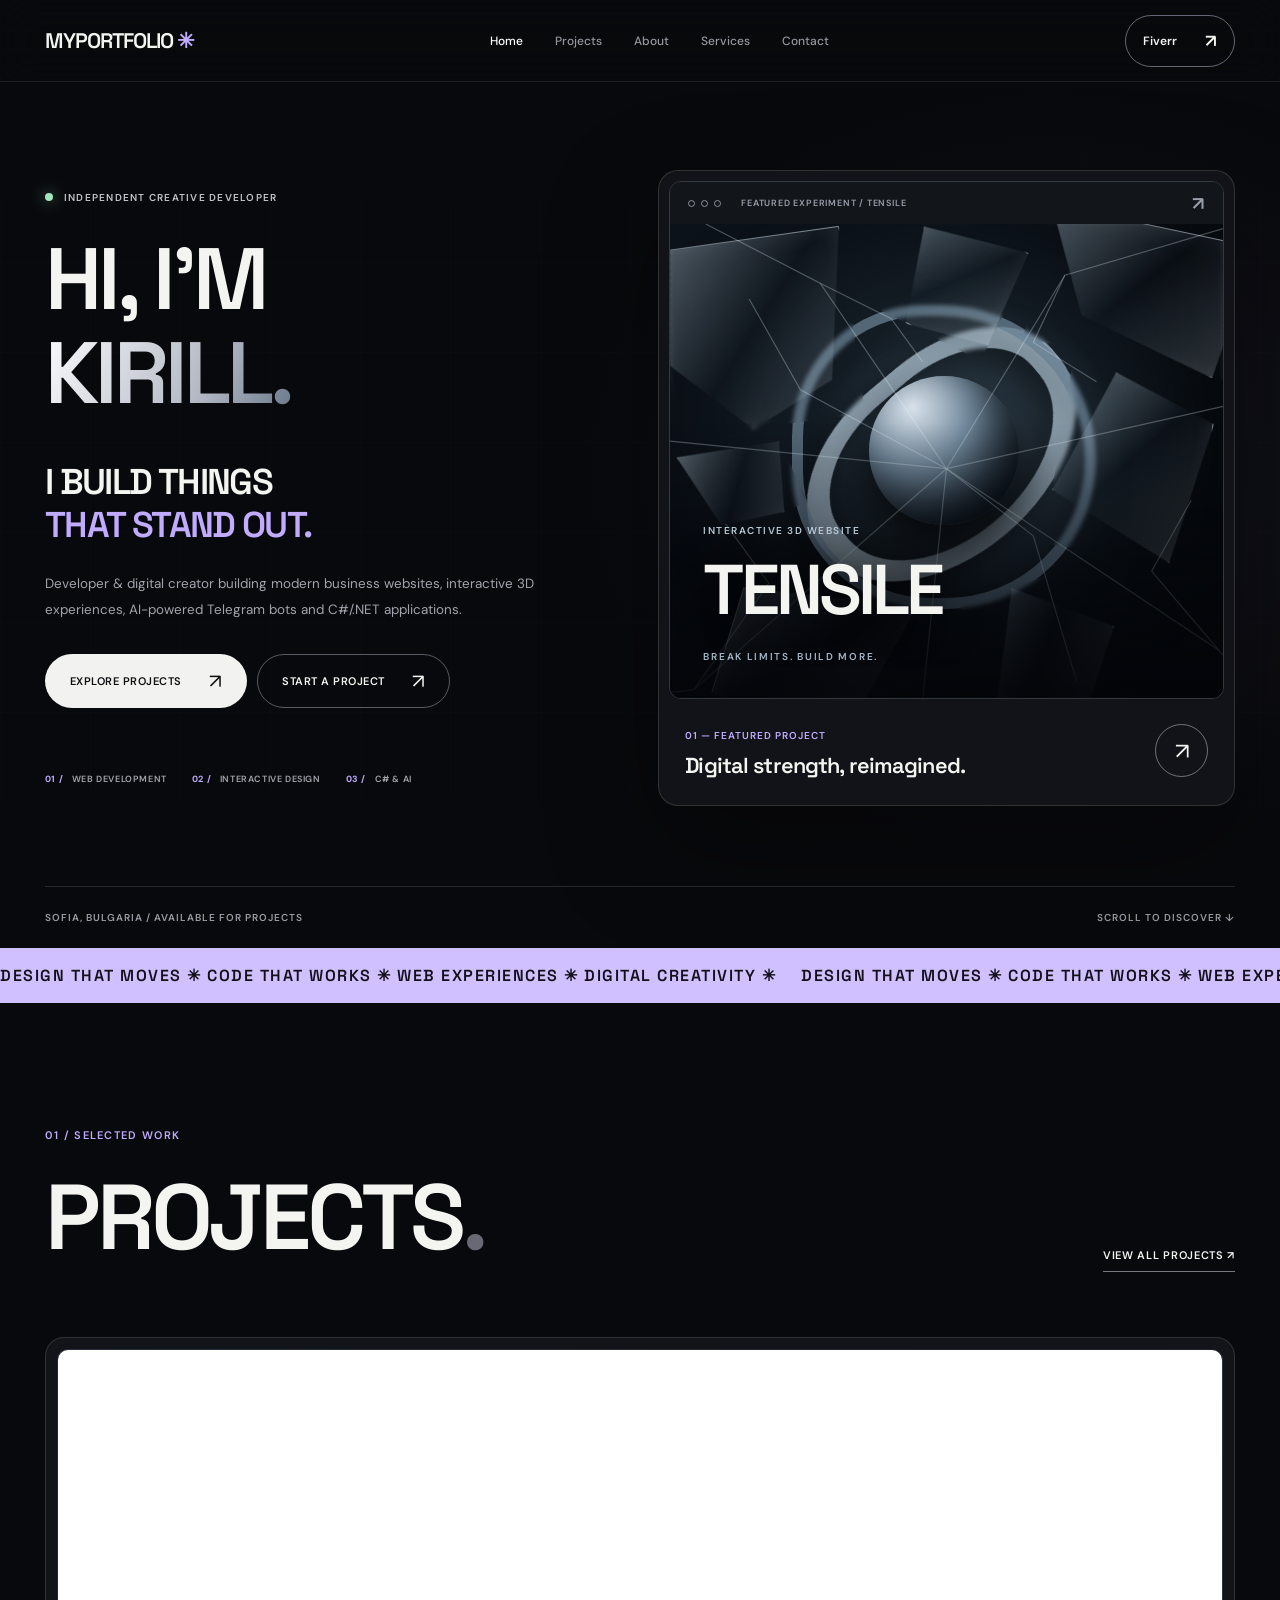
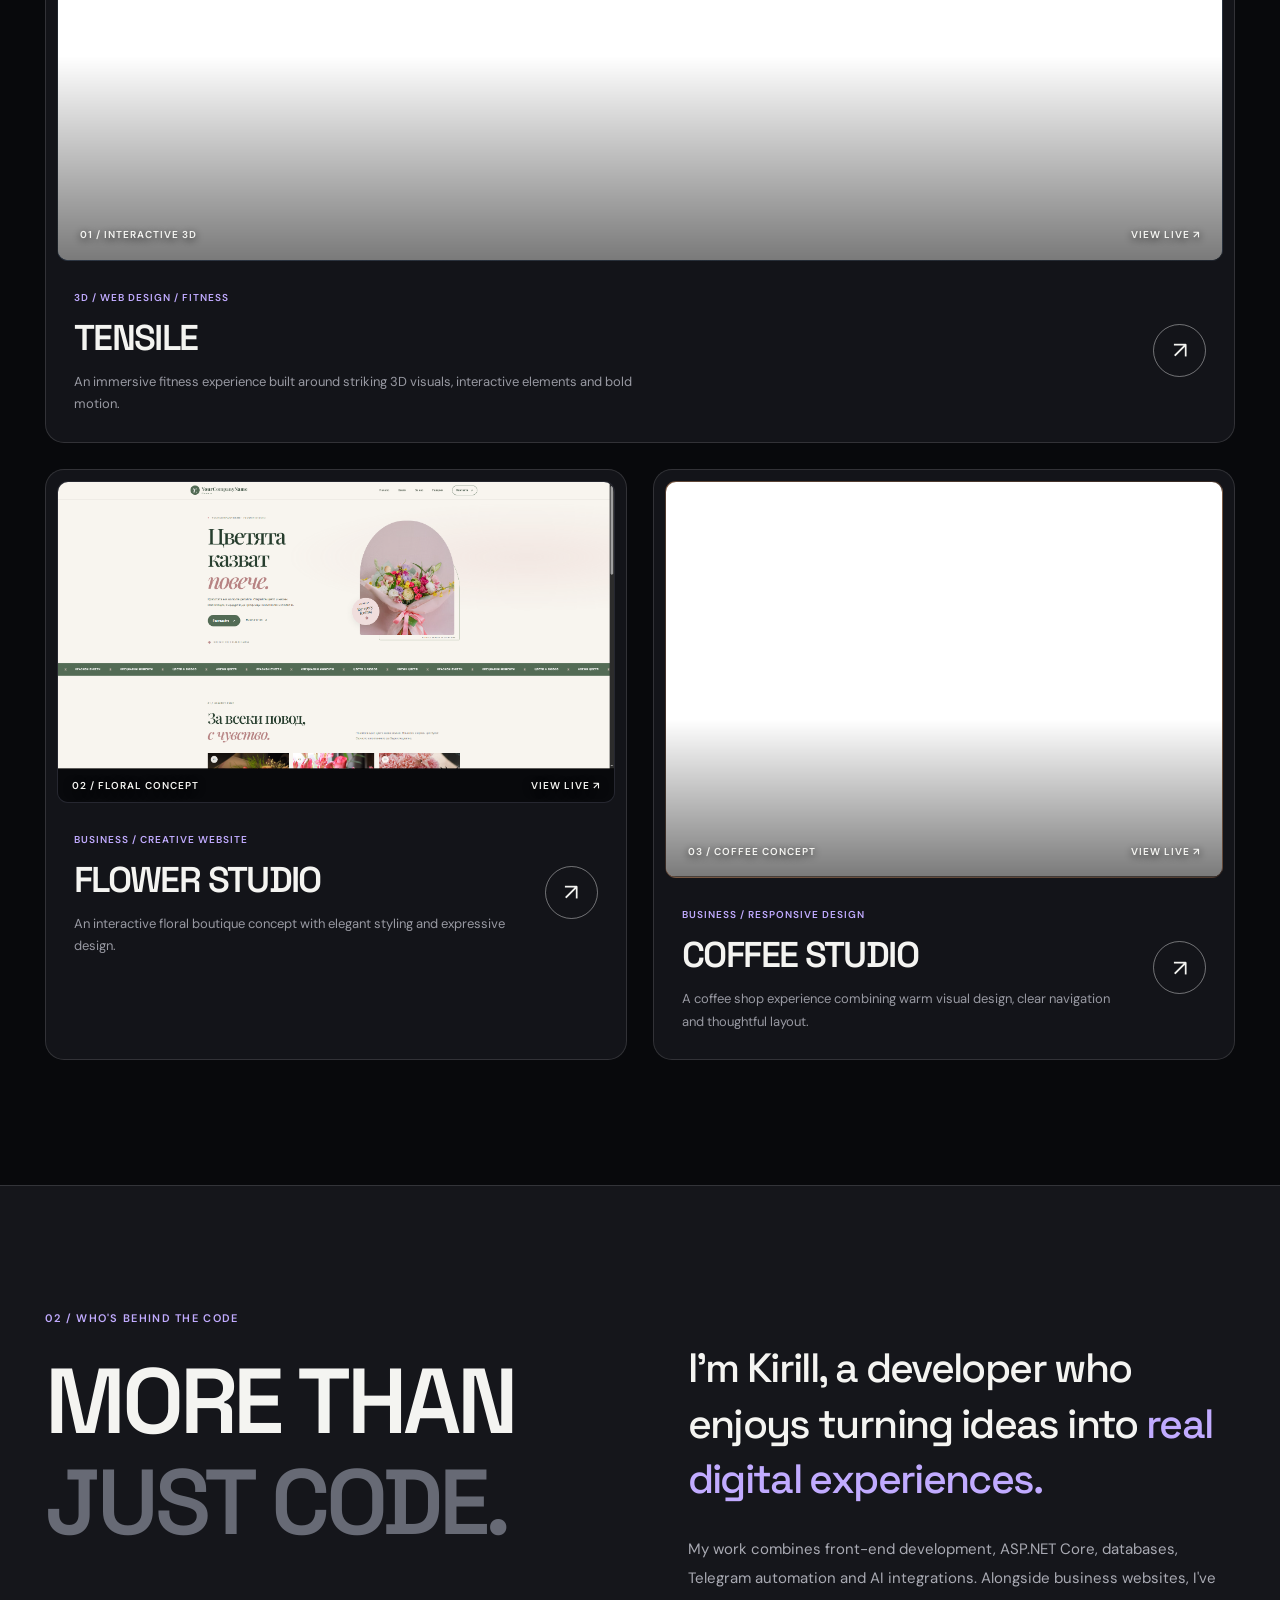
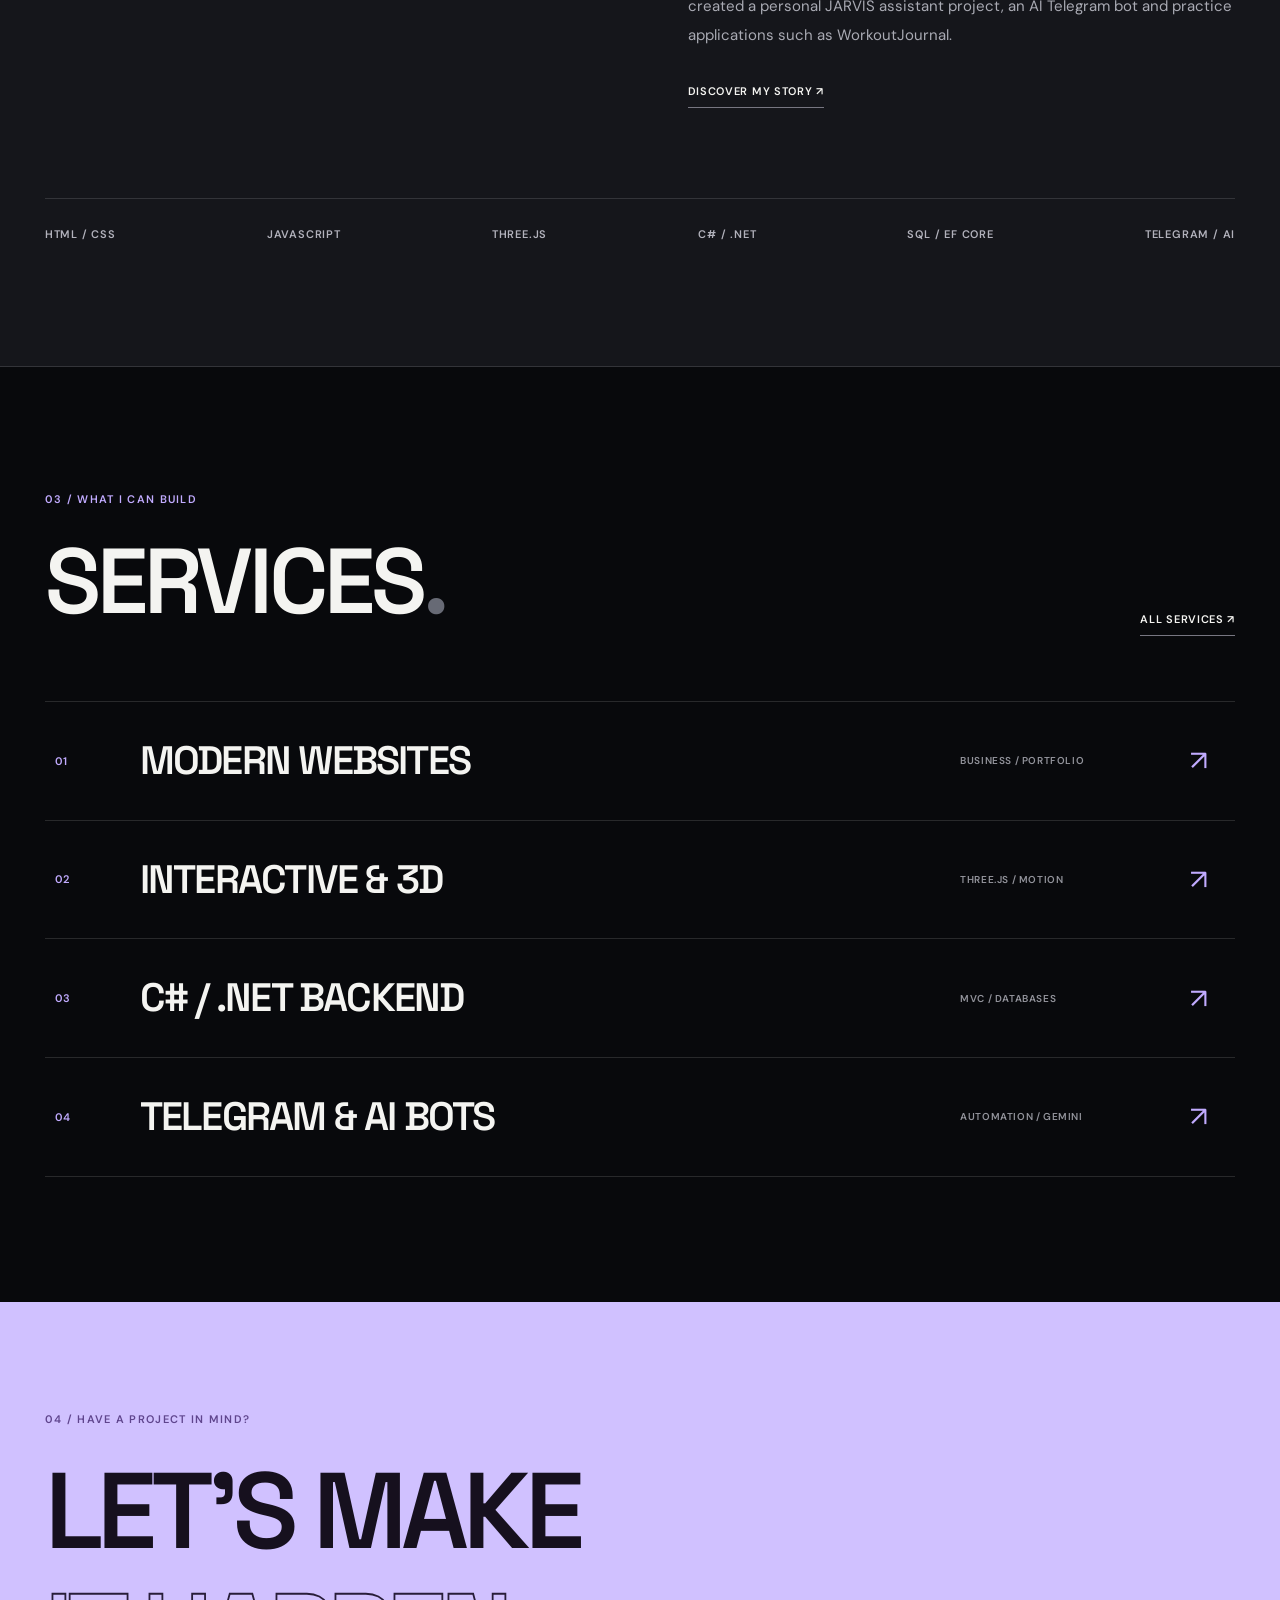
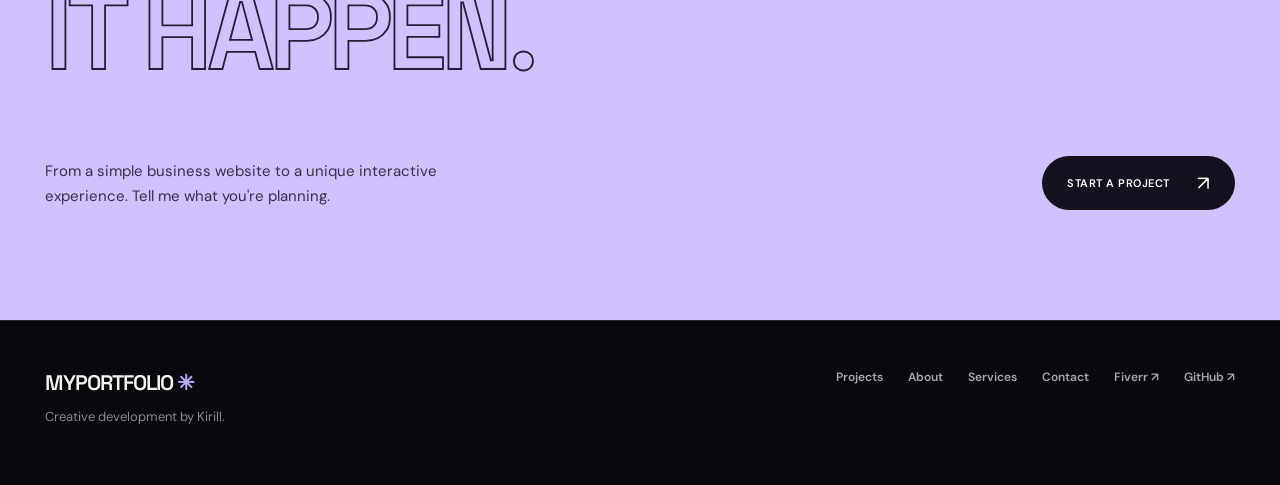
==== commit 04514b39: "Use owner screenshots for project covers and showcase Fernhollow" ====
--- a/index.html
+++ b/index.html
@@ -172,10 +172,8 @@
                 </article>
 
                 <article class="project-card">
-                    <a class="preview-link preview-flower" href="https://interactiveflowershop.netlify.app" target="_blank" rel="noopener noreferrer" aria-label="Open flower shop">
-                        <div class="live-preview">
-                            <iframe src="https://interactiveflowershop.netlify.app" loading="lazy" tabindex="-1" title="Flower shop website preview" scrolling="no"></iframe>
-                        </div>
+                    <a class="preview-link preview-flower project-cover screenshot-cover" href="https://interactiveflowershop.netlify.app" target="_blank" rel="noopener noreferrer" aria-label="Open flower shop">
+                        <img src="images/projects/flowers.png" alt="Flower Studio website screenshot" width="1919" height="989" loading="lazy" decoding="async">
                         <div class="preview-overlay"><span>02 / FLORAL CONCEPT</span><span>VIEW LIVE ↗</span></div>
                     </a>
                     <div class="project-details">
--- a/style.css
+++ b/style.css
@@ -791,6 +791,45 @@
 
 .preview-coffee {
     background: linear-gradient(130deg,#6d4931,#23150f);
+}
+
+/* Local covers keep project previews independent of remote embeds. */
+.preview-link.project-cover {
+    height: auto;
+    aspect-ratio: 800 / 420;
+    background: #10121b;
+}
+
+.project-cover .preview-overlay {
+    left: 0;
+    right: 0;
+    bottom: 0;
+    padding: 10px 14px;
+    background: #08090c;
+}
+
+.project-cover img {
+    display: block;
+    width: 100%;
+    height: 100%;
+    object-fit: contain;
+}
+
+/* Keep the complete supplied screenshot visible, with its caption below it. */
+.preview-link.screenshot-cover {
+    aspect-ratio: auto;
+}
+
+.screenshot-cover img {
+    height: auto;
+}
+
+.screenshot-cover .preview-overlay {
+    position: static;
+}
+
+.screenshot-cover::after {
+    display: none;
 }
 
 .live-preview {
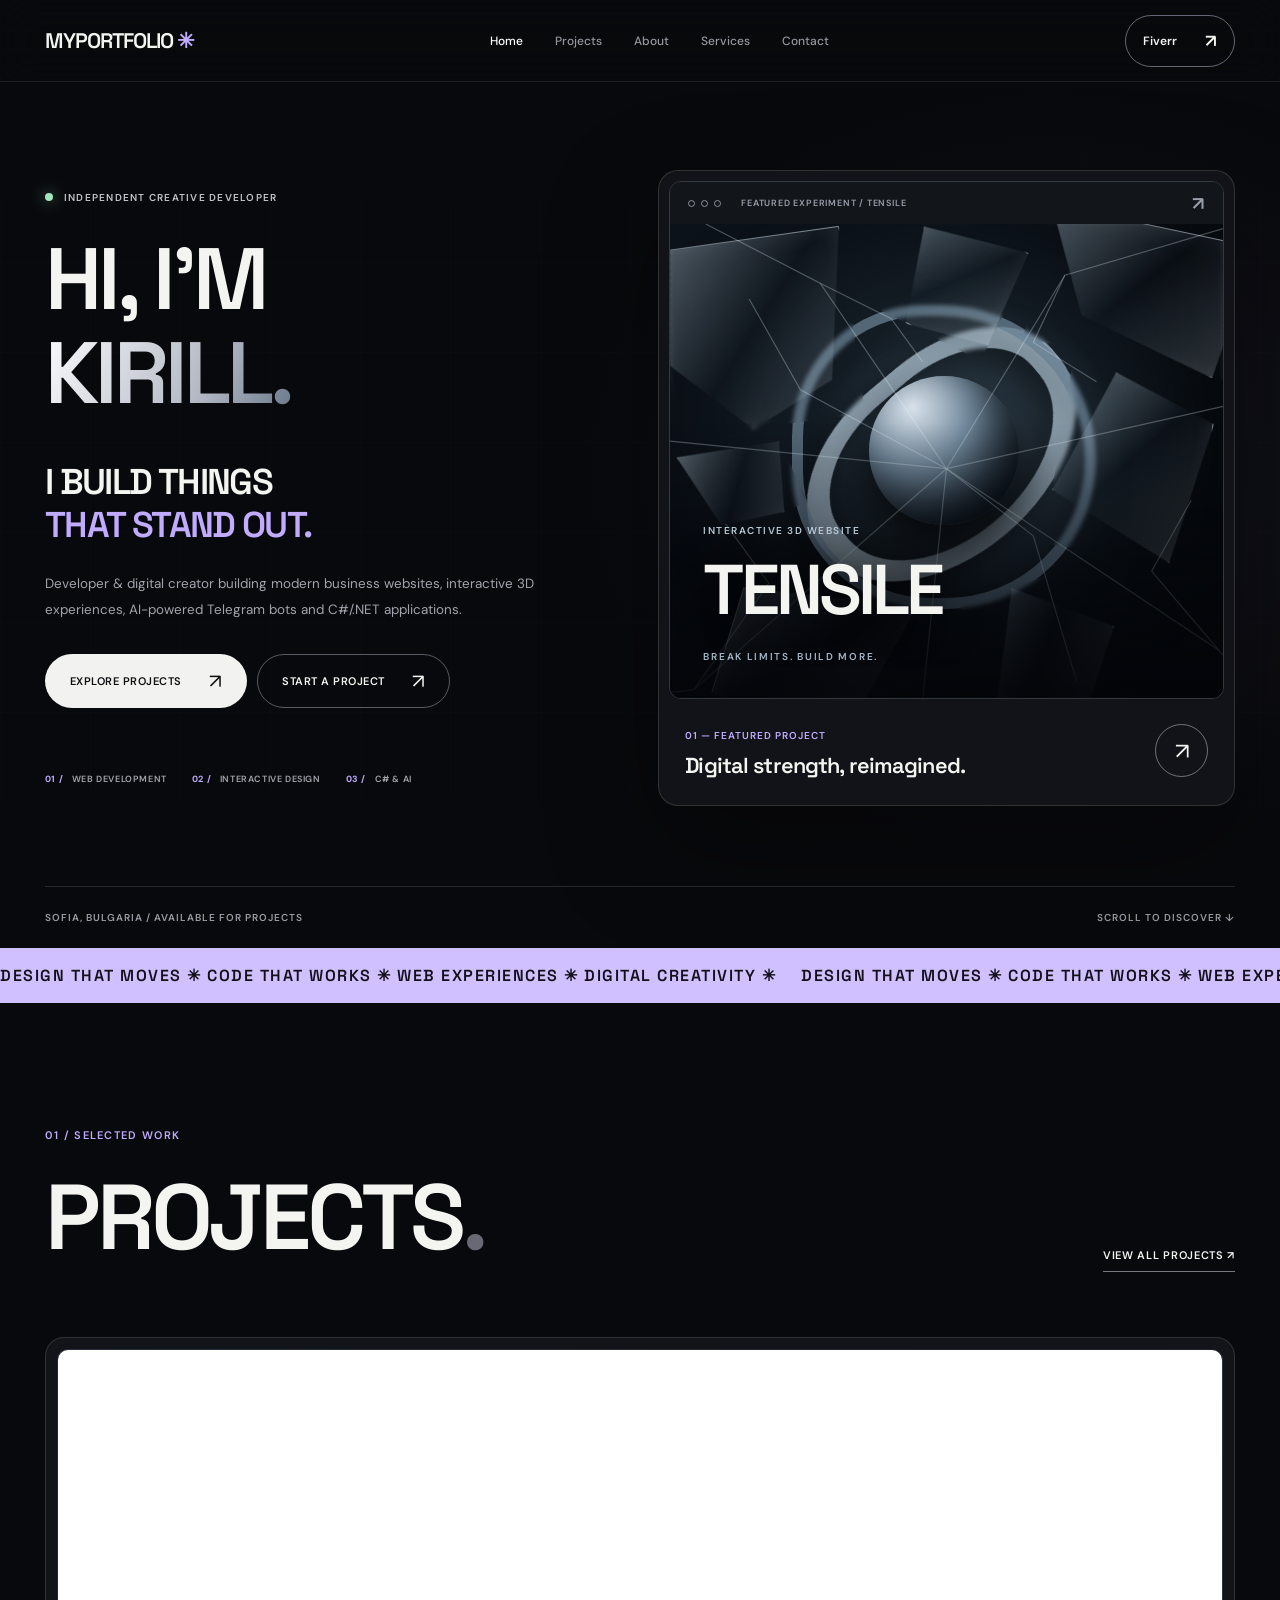
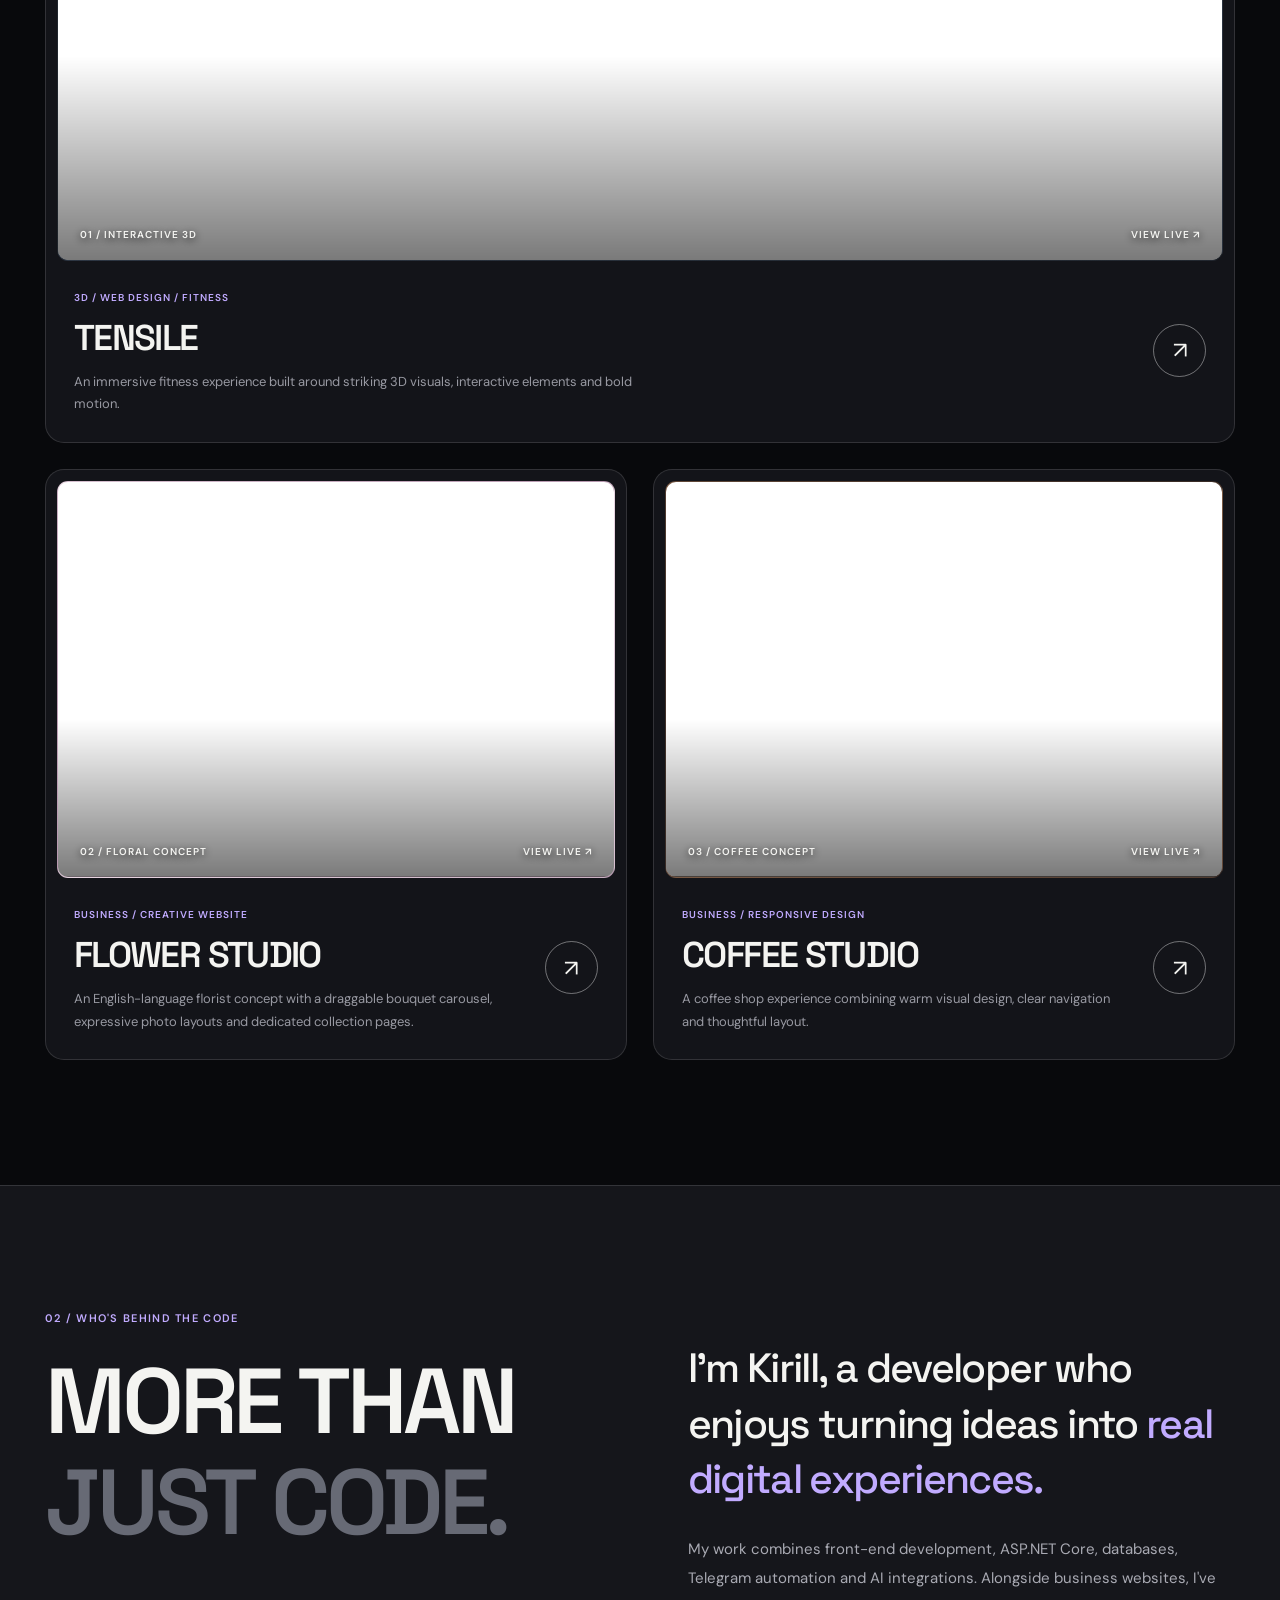
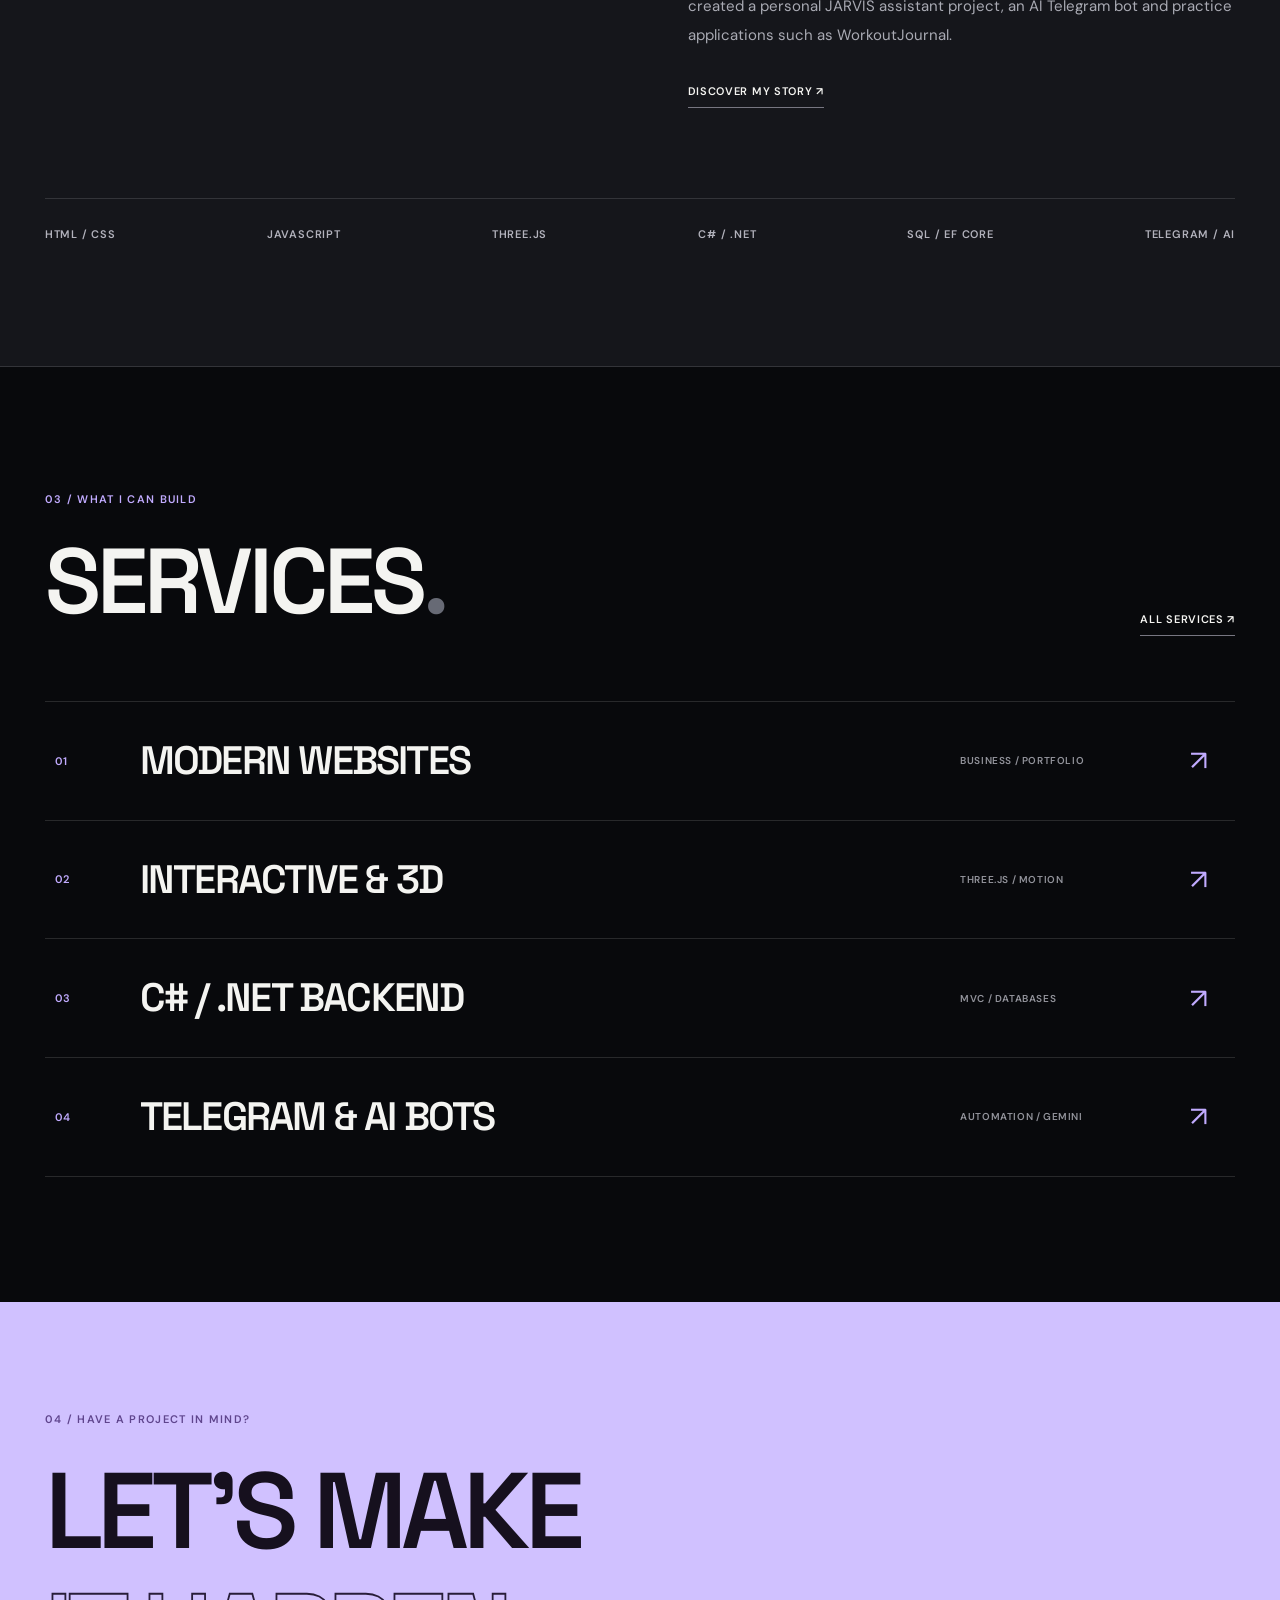
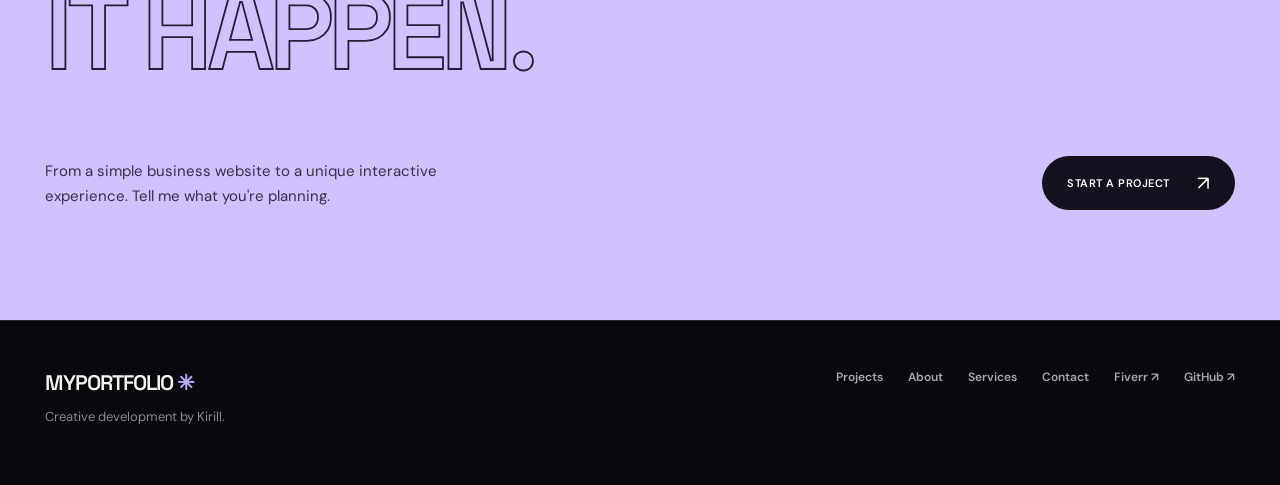
==== commit d4f9859c: "Separate English Flower Studio and Bulgarian Flower Boutique" ====
--- a/index.html
+++ b/index.html
@@ -172,12 +172,12 @@
                 </article>
 
                 <article class="project-card">
-                    <a class="preview-link preview-flower project-cover screenshot-cover" href="https://interactiveflowershop.netlify.app" target="_blank" rel="noopener noreferrer" aria-label="Open flower shop">
-                        <img src="images/projects/flowers.png" alt="Flower Studio website screenshot" width="1919" height="989" loading="lazy" decoding="async">
+                    <a class="preview-link preview-flower" href="https://interactiveflowershop.netlify.app" target="_blank" rel="noopener noreferrer" aria-label="Open flower shop">
+                        <div class="live-preview"><iframe src="https://interactiveflowershop.netlify.app" loading="lazy" tabindex="-1" title="Flower Studio website preview" scrolling="no"></iframe></div>
                         <div class="preview-overlay"><span>02 / FLORAL CONCEPT</span><span>VIEW LIVE ↗</span></div>
                     </a>
                     <div class="project-details">
-                        <div><span class="project-tag">BUSINESS / CREATIVE WEBSITE</span><h3>FLOWER STUDIO</h3><p>An interactive floral boutique concept with elegant styling and expressive design.</p></div>
+                        <div><span class="project-tag">BUSINESS / CREATIVE WEBSITE</span><h3>FLOWER STUDIO</h3><p>An English-language florist concept with a draggable bouquet carousel, expressive photo layouts and dedicated collection pages.</p></div>
                         <a href="https://interactiveflowershop.netlify.app" target="_blank" rel="noopener noreferrer" class="round-arrow" aria-label="Visit flower shop">↗</a>
                     </div>
                 </article>
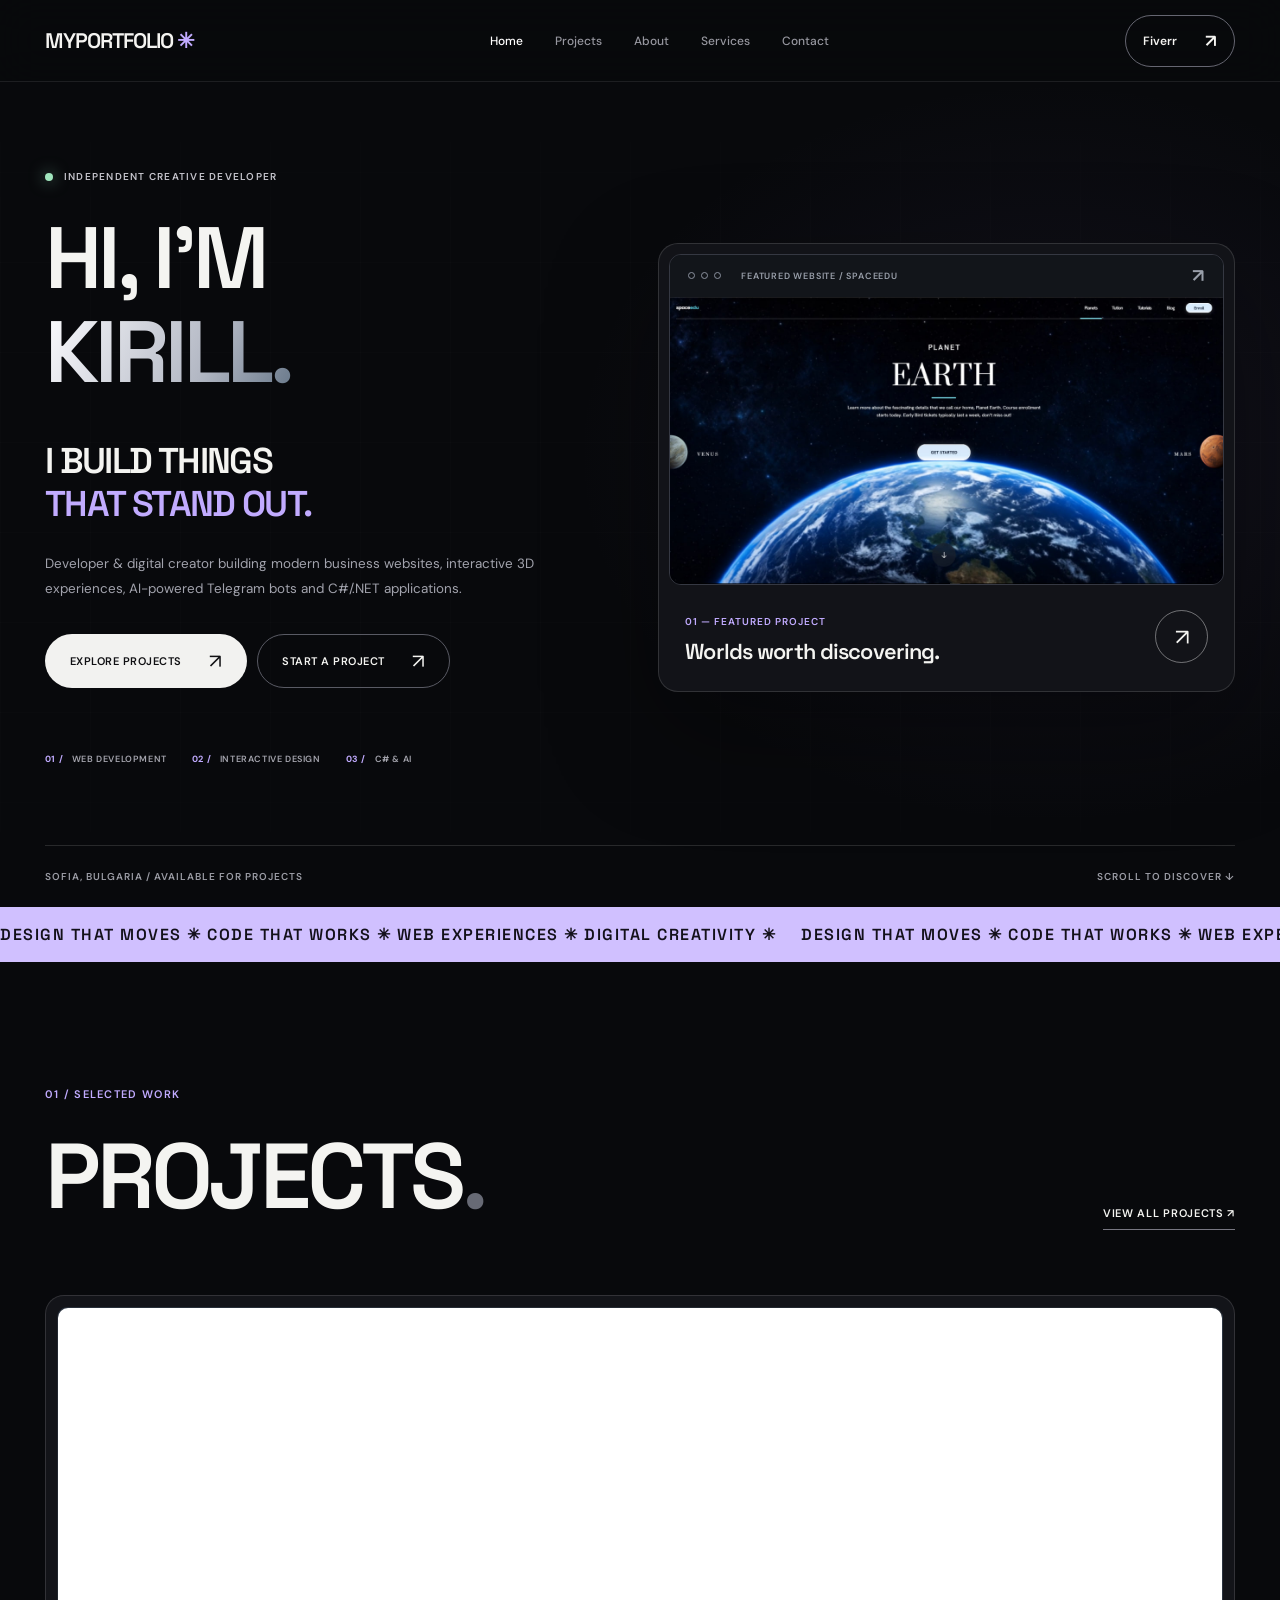
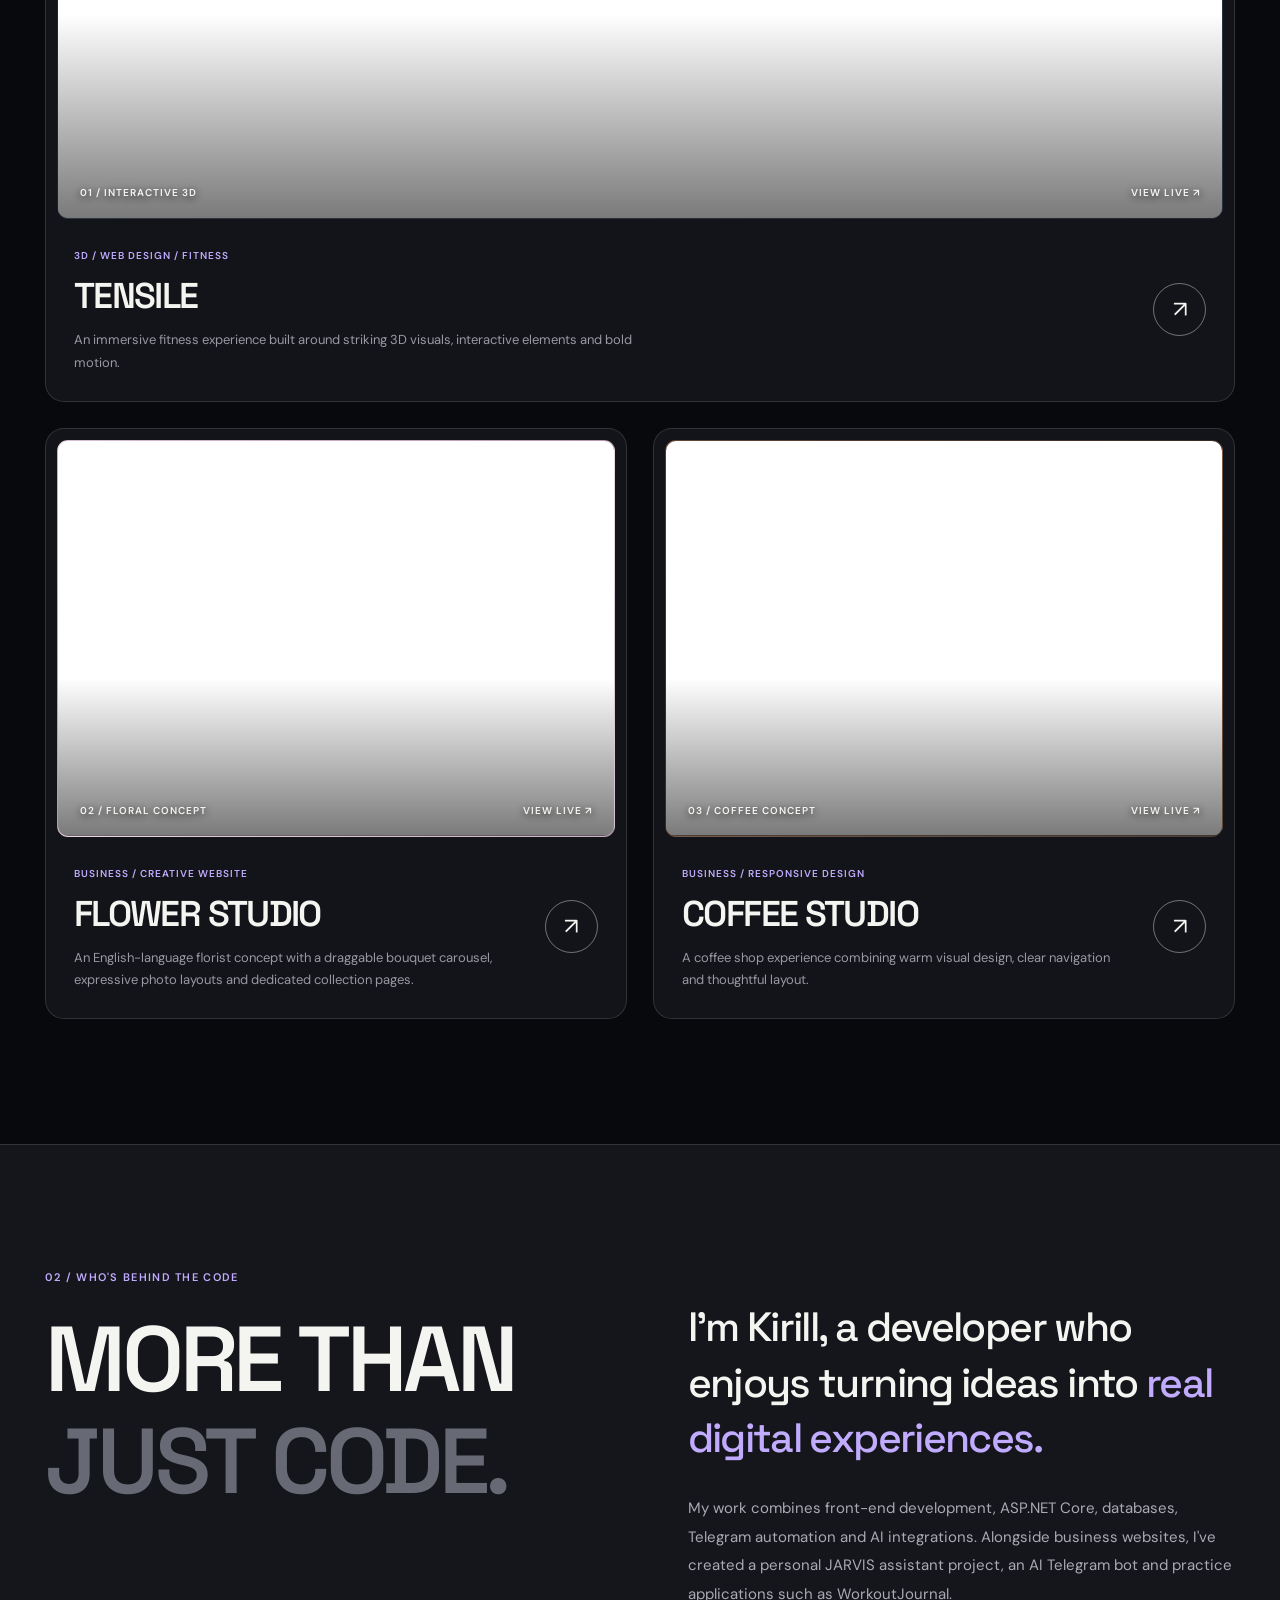
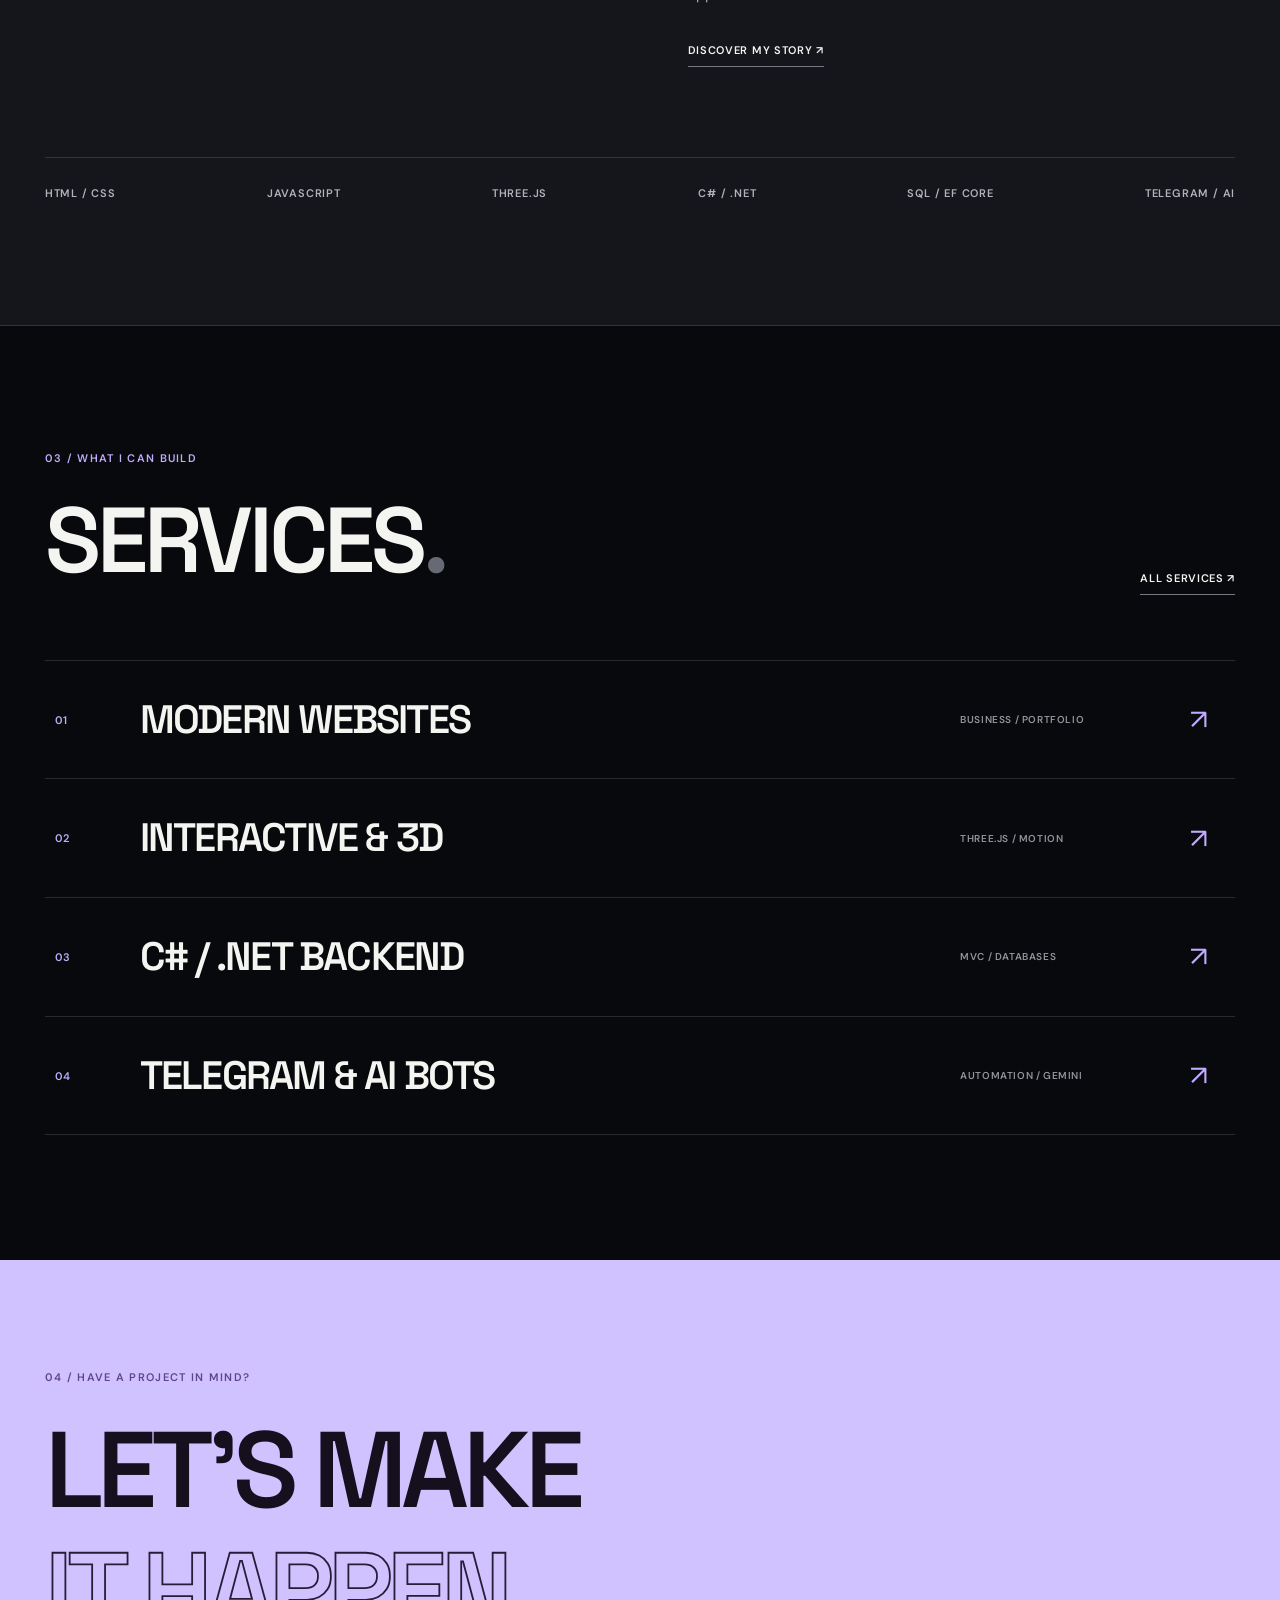
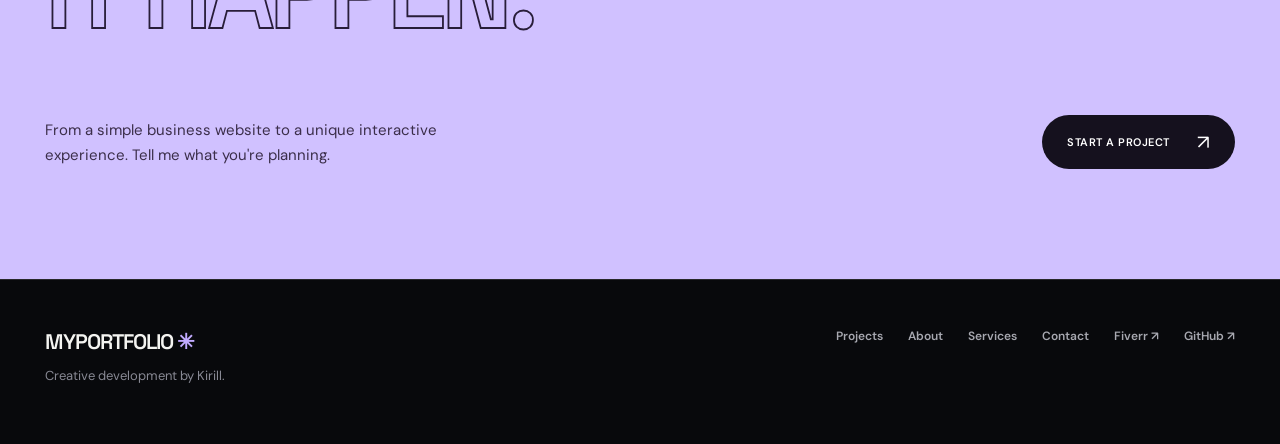
==== commit 6729e079: "Link project cards to Netlify demos and feature SpaceEdu screenshot" ====
--- a/index.html
+++ b/index.html
@@ -81,56 +81,21 @@
                     <div class="feature-browser">
                         <div class="browser-bar">
                             <div class="browser-dots"><i></i><i></i><i></i></div>
-                            <span>FEATURED EXPERIMENT / TENSILE</span>
+                            <span>FEATURED WEBSITE / SPACEEDU</span>
                             <span class="browser-corner">↗</span>
                         </div>
 
-                        <div class="shatter-scene">
-                            <div class="shatter-glow"></div>
-                            <div class="shatter-orbit orbit-one"></div>
-                            <div class="shatter-orbit orbit-two"></div>
-                            <div class="shatter-core"></div>
-
-                            <div class="glass-shard shard-one"></div>
-                            <div class="glass-shard shard-two"></div>
-                            <div class="glass-shard shard-three"></div>
-                            <div class="glass-shard shard-four"></div>
-                            <div class="glass-shard shard-five"></div>
-                            <div class="glass-shard shard-six"></div>
-                            <div class="glass-shard shard-seven"></div>
-
-                            <svg class="glass-cracks" viewBox="0 0 800 600" preserveAspectRatio="xMidYMid slice" aria-hidden="true">
-                                <g fill="none" stroke="rgba(233,247,255,.52)" stroke-width="1.5">
-                                    <path d="M400 310 L240 75 L95 0"/>
-                                    <path d="M400 310 L550 65 L770 0"/>
-                                    <path d="M400 310 L800 220"/>
-                                    <path d="M400 310 L745 540 L800 600"/>
-                                    <path d="M400 310 L370 600"/>
-                                    <path d="M400 310 L80 590 L0 600"/>
-                                    <path d="M400 310 L0 270"/>
-                                    <path d="M400 310 L215 210 L150 95"/>
-                                    <path d="M400 310 L510 395 L565 580"/>
-                                    <path d="M240 75 L330 120 L370 175"/>
-                                    <path d="M550 65 L510 150 L590 200"/>
-                                    <path d="M745 540 L660 440 L710 350"/>
-                                    <path d="M80 590 L175 455 L120 380"/>
-                                </g>
-                            </svg>
-
-                            <div class="shatter-copy">
-                                <span class="feature-overline">INTERACTIVE 3D WEBSITE</span>
-                                <strong>TENSILE</strong>
-                                <small>BREAK LIMITS. BUILD MORE.</small>
-                            </div>
-                        </div>
+                        <a class="hero-project-preview" href="https://space-eduu.netlify.app" target="_blank" rel="noopener noreferrer" aria-label="Visit SpaceEdu website">
+                            <img src="images/projects/spaceedu.png" alt="SpaceEdu website showing Earth against a star-filled sky" width="1280" height="664" fetchpriority="high" decoding="async">
+                        </a>
                     </div>
 
                     <div class="feature-bottom">
                         <div>
                             <span>01 — FEATURED PROJECT</span>
-                            <h3>Digital strength, reimagined.</h3>
-                        </div>
-                        <a href="https://tensilefitness.netlify.app" target="_blank" rel="noopener noreferrer" class="round-arrow" aria-label="Explore TENSILE">↗</a>
+                            <h3>Worlds worth discovering.</h3>
+                        </div>
+                        <a href="https://space-eduu.netlify.app" target="_blank" rel="noopener noreferrer" class="round-arrow" aria-label="Explore SpaceEdu">↗</a>
                     </div>
                 </div>
             </div>
@@ -159,7 +124,7 @@
 
             <div class="project-grid">
                 <article class="project-card project-wide">
-                    <a class="preview-link preview-tensile" href="https://tensilefitness.netlify.app" target="_blank" rel="noopener noreferrer" aria-label="Open TENSILE">
+                    <a class="preview-link preview-tensile" href="https://tensilefitness.netlify.app/" target="_blank" rel="noopener noreferrer" aria-label="Open TENSILE">
                         <div class="live-preview">
                             <iframe src="https://tensilefitness.netlify.app" loading="lazy" tabindex="-1" title="TENSILE website preview" scrolling="no"></iframe>
                         </div>
@@ -167,23 +132,23 @@
                     </a>
                     <div class="project-details">
                         <div><span class="project-tag">3D / WEB DESIGN / FITNESS</span><h3>TENSILE</h3><p>An immersive fitness experience built around striking 3D visuals, interactive elements and bold motion.</p></div>
-                        <a href="https://tensilefitness.netlify.app" target="_blank" rel="noopener noreferrer" class="round-arrow" aria-label="Visit TENSILE">↗</a>
+                        <a href="https://tensilefitness.netlify.app/" target="_blank" rel="noopener noreferrer" class="round-arrow" aria-label="Visit TENSILE">↗</a>
                     </div>
                 </article>
 
                 <article class="project-card">
-                    <a class="preview-link preview-flower" href="https://interactiveflowershop.netlify.app" target="_blank" rel="noopener noreferrer" aria-label="Open flower shop">
+                    <a class="preview-link preview-flower" href="https://interactiveflowershop.netlify.app/" target="_blank" rel="noopener noreferrer" aria-label="Open flower shop">
                         <div class="live-preview"><iframe src="https://interactiveflowershop.netlify.app" loading="lazy" tabindex="-1" title="Flower Studio website preview" scrolling="no"></iframe></div>
                         <div class="preview-overlay"><span>02 / FLORAL CONCEPT</span><span>VIEW LIVE ↗</span></div>
                     </a>
                     <div class="project-details">
                         <div><span class="project-tag">BUSINESS / CREATIVE WEBSITE</span><h3>FLOWER STUDIO</h3><p>An English-language florist concept with a draggable bouquet carousel, expressive photo layouts and dedicated collection pages.</p></div>
-                        <a href="https://interactiveflowershop.netlify.app" target="_blank" rel="noopener noreferrer" class="round-arrow" aria-label="Visit flower shop">↗</a>
+                        <a href="https://interactiveflowershop.netlify.app/" target="_blank" rel="noopener noreferrer" class="round-arrow" aria-label="Visit flower shop">↗</a>
                     </div>
                 </article>
 
                 <article class="project-card">
-                    <a class="preview-link preview-coffee" href="https://coffeesitedemo.netlify.app" target="_blank" rel="noopener noreferrer" aria-label="Open coffee shop">
+                    <a class="preview-link preview-coffee" href="https://coffeesitedemo.netlify.app/" target="_blank" rel="noopener noreferrer" aria-label="Open coffee shop">
                         <div class="live-preview">
                             <iframe src="https://coffeesitedemo.netlify.app" loading="lazy" tabindex="-1" title="Coffee shop website preview" scrolling="no"></iframe>
                         </div>
@@ -191,7 +156,7 @@
                     </a>
                     <div class="project-details">
                         <div><span class="project-tag">BUSINESS / RESPONSIVE DESIGN</span><h3>COFFEE STUDIO</h3><p>A coffee shop experience combining warm visual design, clear navigation and thoughtful layout.</p></div>
-                        <a href="https://coffeesitedemo.netlify.app" target="_blank" rel="noopener noreferrer" class="round-arrow" aria-label="Visit coffee shop">↗</a>
+                        <a href="https://coffeesitedemo.netlify.app/" target="_blank" rel="noopener noreferrer" class="round-arrow" aria-label="Visit coffee shop">↗</a>
                     </div>
                 </article>
             </div>
--- a/style.css
+++ b/style.css
@@ -404,6 +404,18 @@
 .browser-corner {
     margin-left: auto;
     font-size: 19px;
+}
+
+/* The featured project uses the owner's original screenshot at its full ratio. */
+.hero-project-preview {
+    display: block;
+    background: #03070e;
+}
+
+.hero-project-preview img {
+    display: block;
+    width: 100%;
+    height: auto;
 }
 
 .shatter-scene {
